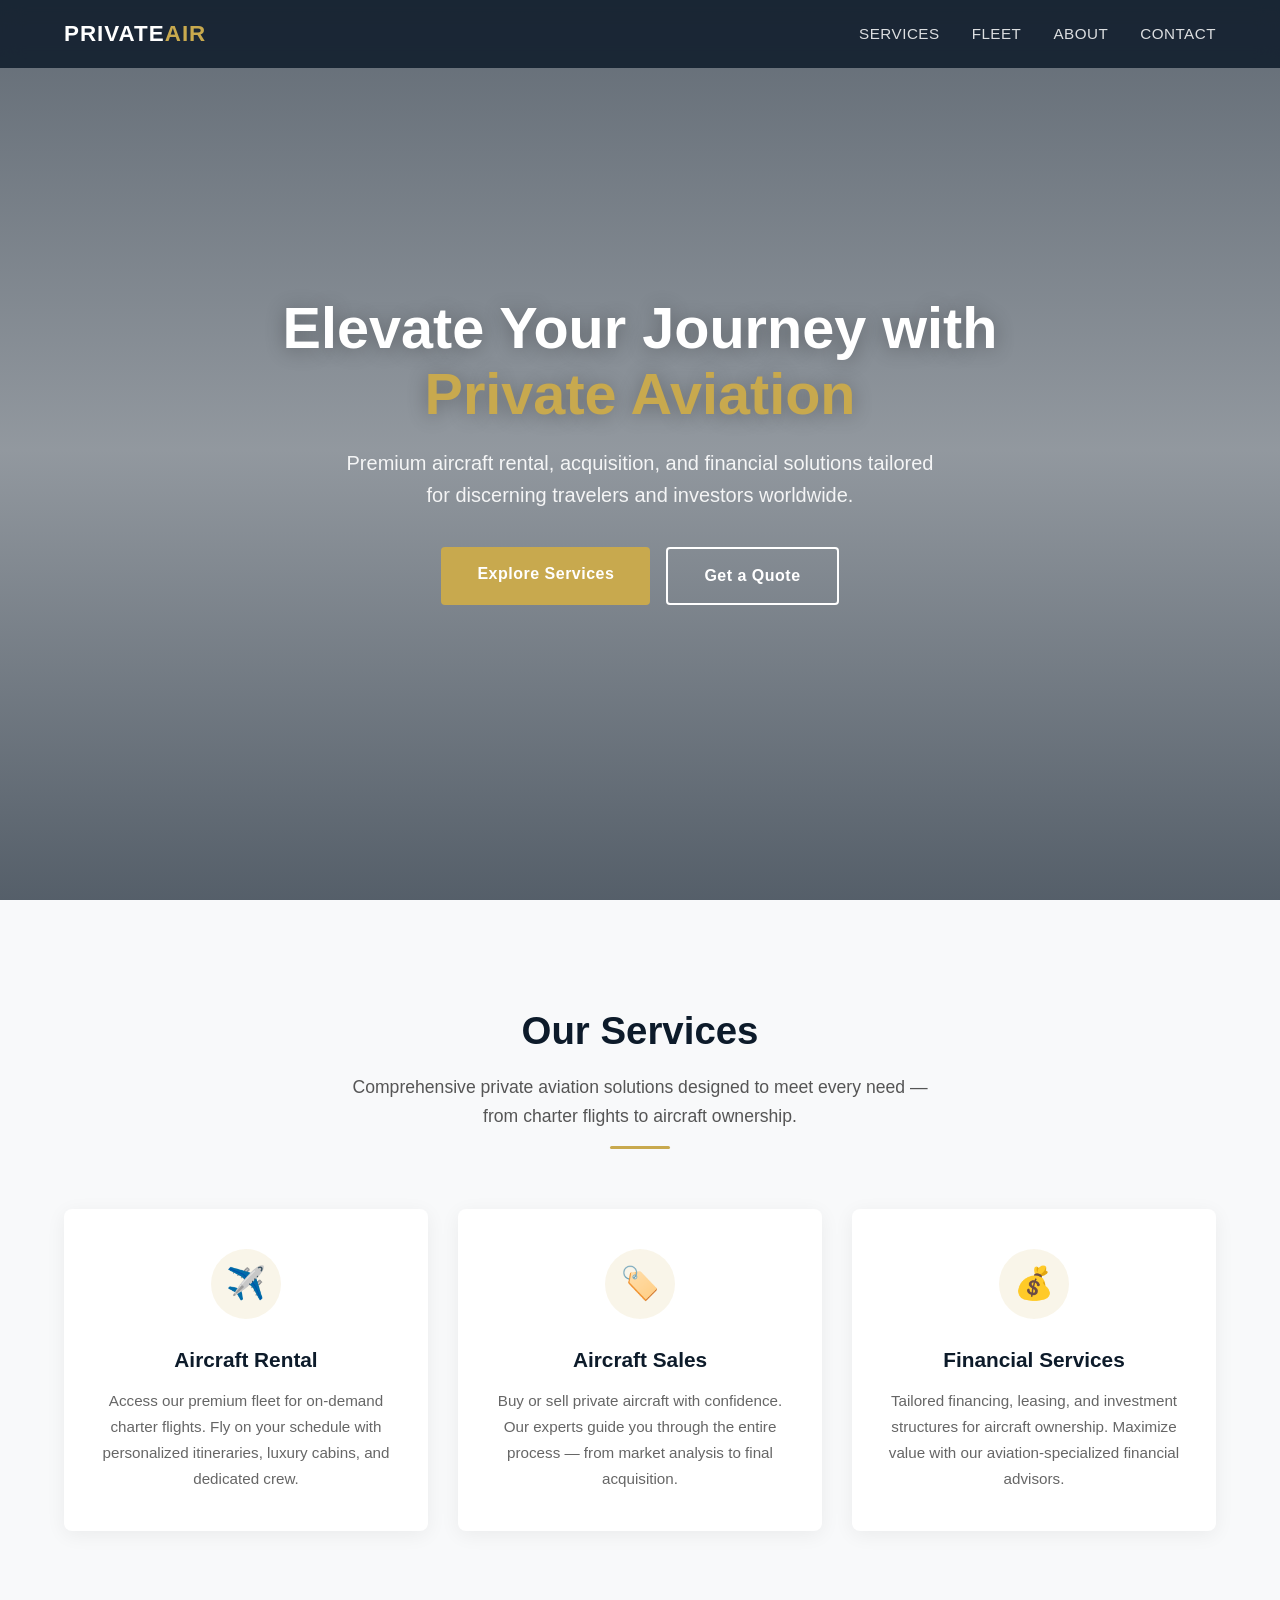
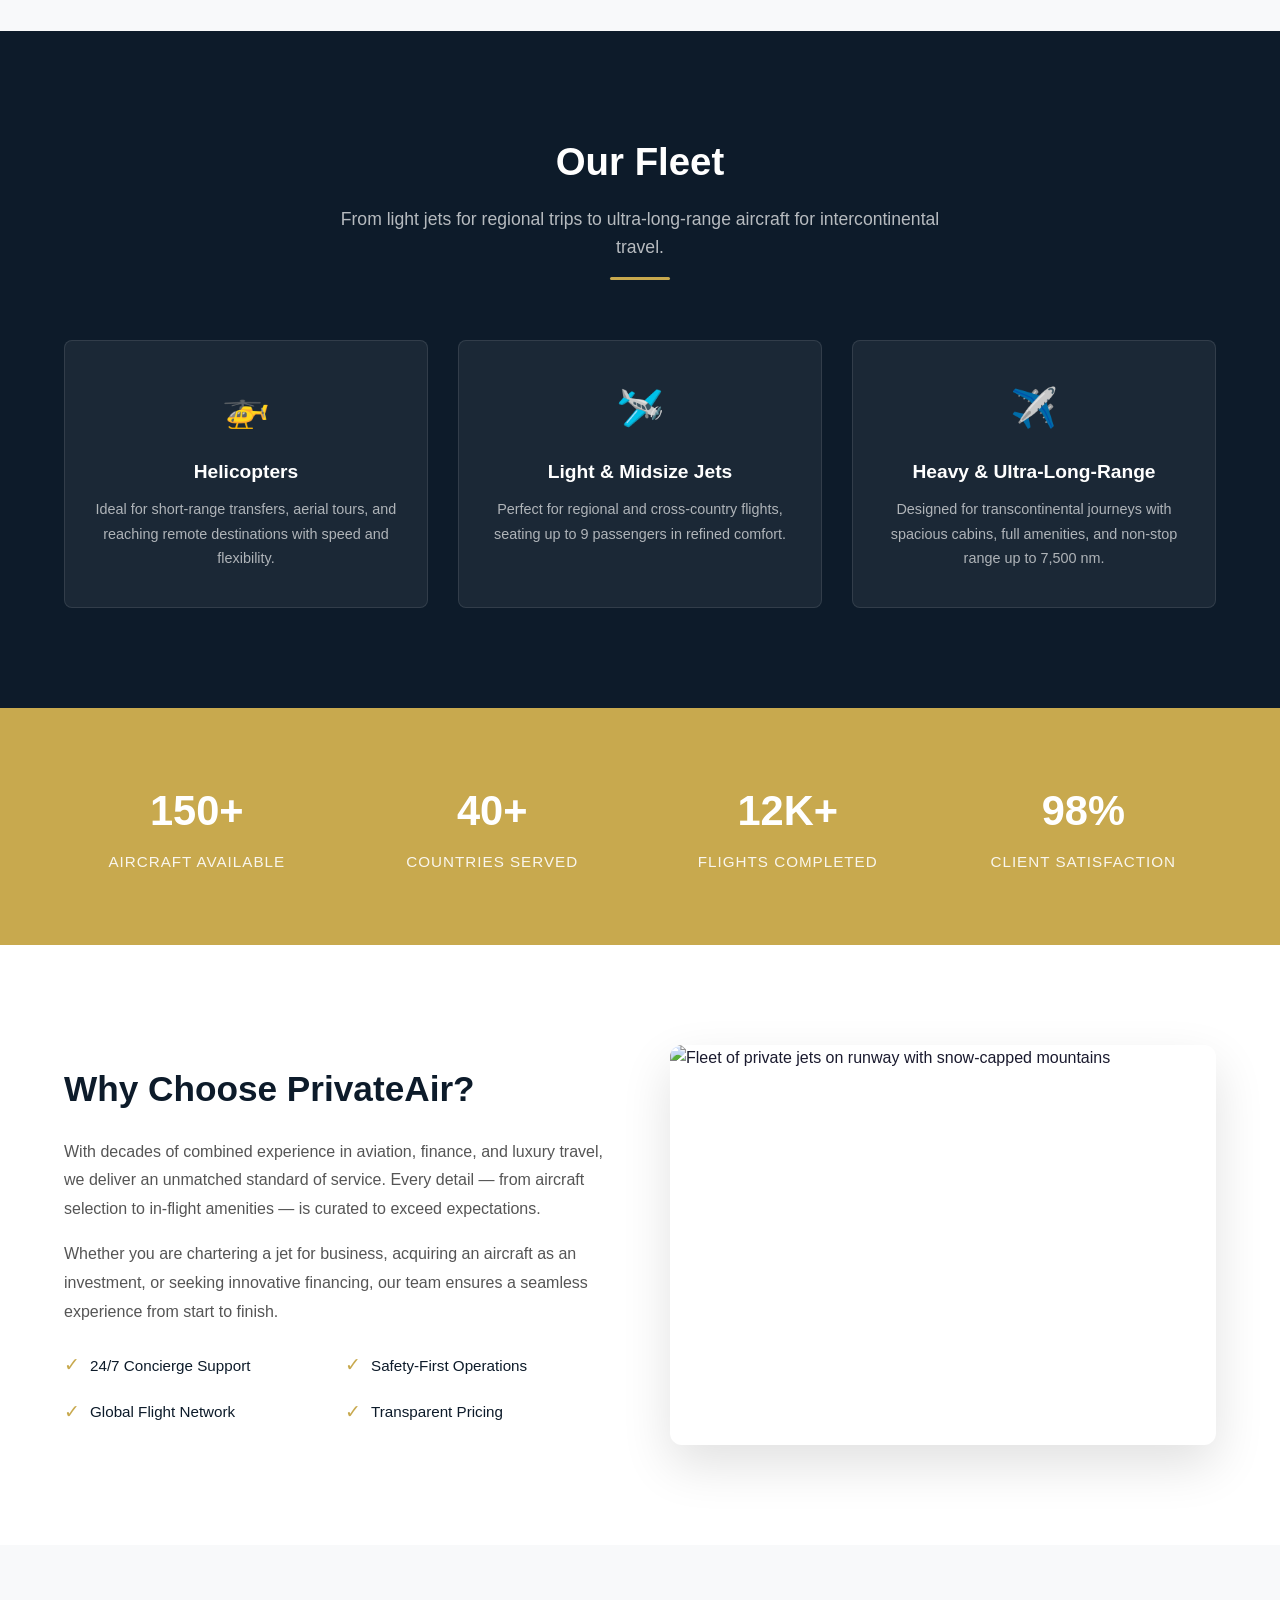
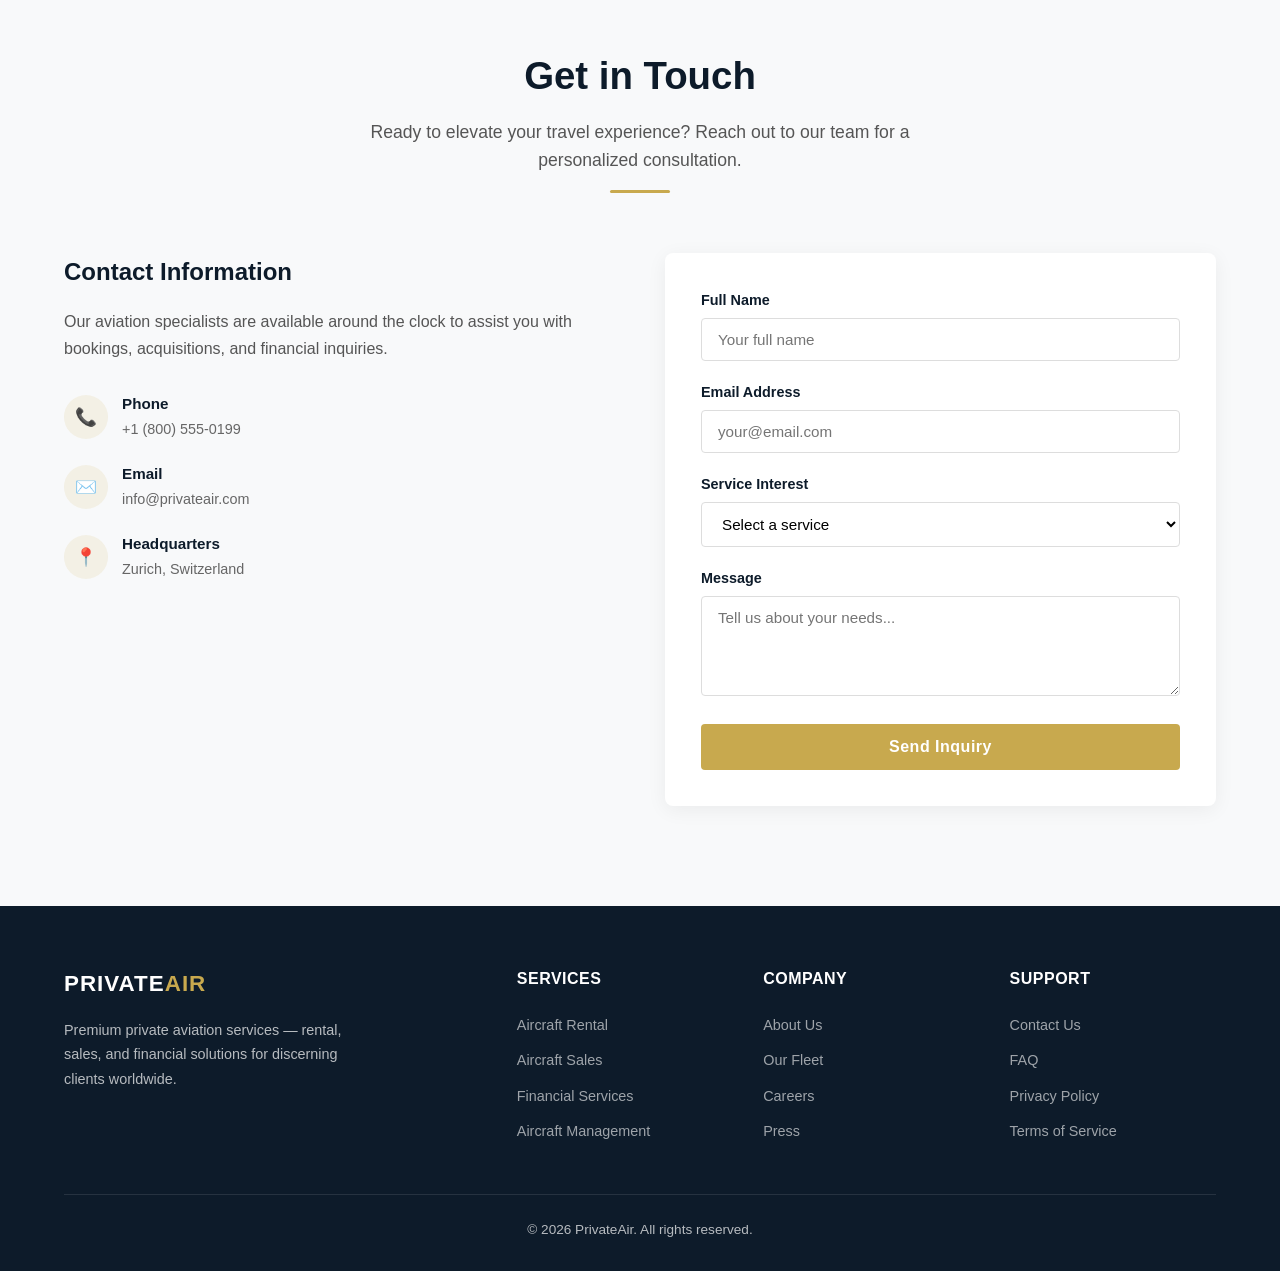
==== index.html @ e6151051 "Add landing page with hero, services, fleet, stats, about, and contact sections Agent-Logs-Url: http" ====
<!DOCTYPE html>
<html lang="en">
<head>
  <meta charset="UTF-8">
  <meta name="viewport" content="width=device-width, initial-scale=1.0">
  <title>Private Aircraft Services — Rental, Sale &amp; Financial Services</title>
  <meta name="description" content="Premium private aircraft rental, sales, and financial services. Experience luxury aviation with our world-class fleet of private jets and helicopters.">
  <link rel="stylesheet" href="styles.css">
</head>
<body>

  <!-- ===== Header ===== -->
  <header>
    <div class="container">
      <a href="#" class="logo">PRIVATE<span>AIR</span></a>
      <nav>
        <ul id="nav-menu">
          <li><a href="#services">Services</a></li>
          <li><a href="#fleet">Fleet</a></li>
          <li><a href="#about">About</a></li>
          <li><a href="#contact">Contact</a></li>
        </ul>
      </nav>
      <button class="nav-toggle" id="nav-toggle" aria-label="Toggle navigation">
        <span></span>
        <span></span>
        <span></span>
      </button>
    </div>
  </header>

  <!-- ===== Hero ===== -->
  <section class="hero" id="hero">
    <div class="hero-bg" role="img" aria-label="Private jets and helicopter on runway with mountain backdrop"></div>
    <div class="hero-overlay"></div>
    <div class="hero-content">
      <h1>Elevate Your Journey with <span class="gold">Private Aviation</span></h1>
      <p>Premium aircraft rental, acquisition, and financial solutions tailored for discerning travelers and investors worldwide.</p>
      <div class="hero-buttons">
        <a href="#services" class="btn btn-primary">Explore Services</a>
        <a href="#contact" class="btn btn-outline">Get a Quote</a>
      </div>
    </div>
  </section>

  <!-- ===== Services ===== -->
  <section class="services" id="services">
    <div class="container">
      <div class="section-heading">
        <h2>Our Services</h2>
        <p>Comprehensive private aviation solutions designed to meet every need — from charter flights to aircraft ownership.</p>
        <div class="accent-line"></div>
      </div>
      <div class="services-grid">
        <div class="service-card">
          <div class="service-icon">✈️</div>
          <h3>Aircraft Rental</h3>
          <p>Access our premium fleet for on-demand charter flights. Fly on your schedule with personalized itineraries, luxury cabins, and dedicated crew.</p>
        </div>
        <div class="service-card">
          <div class="service-icon">🏷️</div>
          <h3>Aircraft Sales</h3>
          <p>Buy or sell private aircraft with confidence. Our experts guide you through the entire process — from market analysis to final acquisition.</p>
        </div>
        <div class="service-card">
          <div class="service-icon">💰</div>
          <h3>Financial Services</h3>
          <p>Tailored financing, leasing, and investment structures for aircraft ownership. Maximize value with our aviation-specialized financial advisors.</p>
        </div>
      </div>
    </div>
  </section>

  <!-- ===== Fleet ===== -->
  <section class="fleet" id="fleet">
    <div class="container">
      <div class="section-heading">
        <h2>Our Fleet</h2>
        <p>From light jets for regional trips to ultra-long-range aircraft for intercontinental travel.</p>
        <div class="accent-line"></div>
      </div>
      <div class="fleet-grid">
        <div class="fleet-card">
          <div class="fleet-icon">🚁</div>
          <h3>Helicopters</h3>
          <p>Ideal for short-range transfers, aerial tours, and reaching remote destinations with speed and flexibility.</p>
        </div>
        <div class="fleet-card">
          <div class="fleet-icon">🛩️</div>
          <h3>Light &amp; Midsize Jets</h3>
          <p>Perfect for regional and cross-country flights, seating up to 9 passengers in refined comfort.</p>
        </div>
        <div class="fleet-card">
          <div class="fleet-icon">✈️</div>
          <h3>Heavy &amp; Ultra-Long-Range</h3>
          <p>Designed for transcontinental journeys with spacious cabins, full amenities, and non-stop range up to 7,500 nm.</p>
        </div>
      </div>
    </div>
  </section>

  <!-- ===== Stats ===== -->
  <section class="stats">
    <div class="container">
      <div class="stats-grid">
        <div class="stat-item">
          <h3>150+</h3>
          <p>Aircraft Available</p>
        </div>
        <div class="stat-item">
          <h3>40+</h3>
          <p>Countries Served</p>
        </div>
        <div class="stat-item">
          <h3>12K+</h3>
          <p>Flights Completed</p>
        </div>
        <div class="stat-item">
          <h3>98%</h3>
          <p>Client Satisfaction</p>
        </div>
      </div>
    </div>
  </section>

  <!-- ===== About ===== -->
  <section class="about" id="about">
    <div class="container">
      <div class="about-grid">
        <div class="about-text">
          <h2>Why Choose PrivateAir?</h2>
          <p>With decades of combined experience in aviation, finance, and luxury travel, we deliver an unmatched standard of service. Every detail — from aircraft selection to in-flight amenities — is curated to exceed expectations.</p>
          <p>Whether you are chartering a jet for business, acquiring an aircraft as an investment, or seeking innovative financing, our team ensures a seamless experience from start to finish.</p>
          <div class="about-features">
            <div class="about-feature">
              <span class="check">✓</span> 24/7 Concierge Support
            </div>
            <div class="about-feature">
              <span class="check">✓</span> Safety-First Operations
            </div>
            <div class="about-feature">
              <span class="check">✓</span> Global Flight Network
            </div>
            <div class="about-feature">
              <span class="check">✓</span> Transparent Pricing
            </div>
          </div>
        </div>
        <div class="about-image">
          <img src="https://github.com/user-attachments/assets/d490e501-2b41-4279-857d-df7ed0c57e3a" alt="Fleet of private jets on runway with snow-capped mountains" loading="lazy">
        </div>
      </div>
    </div>
  </section>

  <!-- ===== Contact ===== -->
  <section class="contact" id="contact">
    <div class="container">
      <div class="section-heading">
        <h2>Get in Touch</h2>
        <p>Ready to elevate your travel experience? Reach out to our team for a personalized consultation.</p>
        <div class="accent-line"></div>
      </div>
      <div class="contact-wrapper">
        <div class="contact-info">
          <h3>Contact Information</h3>
          <p>Our aviation specialists are available around the clock to assist you with bookings, acquisitions, and financial inquiries.</p>
          <div class="contact-detail">
            <div class="icon">📞</div>
            <div>
              <strong>Phone</strong>
              <span>+1 (800) 555-0199</span>
            </div>
          </div>
          <div class="contact-detail">
            <div class="icon">✉️</div>
            <div>
              <strong>Email</strong>
              <span>info@privateair.com</span>
            </div>
          </div>
          <div class="contact-detail">
            <div class="icon">📍</div>
            <div>
              <strong>Headquarters</strong>
              <span>Zurich, Switzerland</span>
            </div>
          </div>
        </div>
        <form class="contact-form" action="#" method="post">
          <div class="form-group">
            <label for="name">Full Name</label>
            <input type="text" id="name" name="name" placeholder="Your full name" required>
          </div>
          <div class="form-group">
            <label for="email">Email Address</label>
            <input type="email" id="email" name="email" placeholder="your@email.com" required>
          </div>
          <div class="form-group">
            <label for="service">Service Interest</label>
            <select id="service" name="service">
              <option value="">Select a service</option>
              <option value="rental">Aircraft Rental</option>
              <option value="sales">Aircraft Sales</option>
              <option value="finance">Financial Services</option>
              <option value="other">Other</option>
            </select>
          </div>
          <div class="form-group">
            <label for="message">Message</label>
            <textarea id="message" name="message" placeholder="Tell us about your needs..."></textarea>
          </div>
          <button type="submit" class="btn btn-primary">Send Inquiry</button>
        </form>
      </div>
    </div>
  </section>

  <!-- ===== Footer ===== -->
  <footer>
    <div class="container">
      <div class="footer-grid">
        <div class="footer-brand">
          <a href="#" class="logo">PRIVATE<span>AIR</span></a>
          <p>Premium private aviation services — rental, sales, and financial solutions for discerning clients worldwide.</p>
        </div>
        <div class="footer-col">
          <h4>Services</h4>
          <ul>
            <li><a href="#services">Aircraft Rental</a></li>
            <li><a href="#services">Aircraft Sales</a></li>
            <li><a href="#services">Financial Services</a></li>
            <li><a href="#services">Aircraft Management</a></li>
          </ul>
        </div>
        <div class="footer-col">
          <h4>Company</h4>
          <ul>
            <li><a href="#about">About Us</a></li>
            <li><a href="#fleet">Our Fleet</a></li>
            <li><a href="#">Careers</a></li>
            <li><a href="#">Press</a></li>
          </ul>
        </div>
        <div class="footer-col">
          <h4>Support</h4>
          <ul>
            <li><a href="#contact">Contact Us</a></li>
            <li><a href="#">FAQ</a></li>
            <li><a href="#">Privacy Policy</a></li>
            <li><a href="#">Terms of Service</a></li>
          </ul>
        </div>
      </div>
      <div class="footer-bottom">
        <p>&copy; 2026 PrivateAir. All rights reserved.</p>
      </div>
    </div>
  </footer>

  <script>
    // Mobile nav toggle
    document.getElementById('nav-toggle').addEventListener('click', function () {
      document.getElementById('nav-menu').classList.toggle('active');
    });

    // Close mobile nav on link click
    document.querySelectorAll('#nav-menu a').forEach(function (link) {
      link.addEventListener('click', function () {
        document.getElementById('nav-menu').classList.remove('active');
      });
    });
  </script>

</body>
</html>
---- styles.css ----
/* ===== Reset & Base ===== */
*,
*::before,
*::after {
  margin: 0;
  padding: 0;
  box-sizing: border-box;
}

html {
  scroll-behavior: smooth;
  font-size: 16px;
}

body {
  font-family: 'Segoe UI', Roboto, 'Helvetica Neue', Arial, sans-serif;
  color: #1a1a2e;
  line-height: 1.6;
  background: #fff;
}

a {
  text-decoration: none;
  color: inherit;
}

ul {
  list-style: none;
}

img {
  max-width: 100%;
  display: block;
}

/* ===== Utility ===== */
.container {
  width: 90%;
  max-width: 1200px;
  margin: 0 auto;
}

.btn {
  display: inline-block;
  padding: 14px 36px;
  border-radius: 4px;
  font-size: 1rem;
  font-weight: 600;
  letter-spacing: 0.5px;
  cursor: pointer;
  transition: background 0.3s, transform 0.2s;
  border: none;
}

.btn:hover {
  transform: translateY(-2px);
}

.btn-primary {
  background: #c8a94e;
  color: #fff;
}

.btn-primary:hover {
  background: #b89530;
}

.btn-outline {
  background: transparent;
  color: #fff;
  border: 2px solid #fff;
}

.btn-outline:hover {
  background: rgba(255, 255, 255, 0.15);
}

.section-heading {
  text-align: center;
  margin-bottom: 60px;
}

.section-heading h2 {
  font-size: 2.4rem;
  font-weight: 700;
  color: #0d1b2a;
  margin-bottom: 12px;
}

.section-heading p {
  font-size: 1.1rem;
  color: #555;
  max-width: 600px;
  margin: 0 auto;
}

.section-heading .accent-line {
  width: 60px;
  height: 3px;
  background: #c8a94e;
  margin: 16px auto 0;
  border-radius: 2px;
}

/* ===== Header / Navbar ===== */
header {
  position: fixed;
  top: 0;
  left: 0;
  width: 100%;
  z-index: 1000;
  background: rgba(13, 27, 42, 0.85);
  backdrop-filter: blur(10px);
  -webkit-backdrop-filter: blur(10px);
  transition: background 0.3s;
}

header .container {
  display: flex;
  align-items: center;
  justify-content: space-between;
  padding: 16px 0;
}

.logo {
  font-size: 1.4rem;
  font-weight: 700;
  color: #fff;
  letter-spacing: 1px;
}

.logo span {
  color: #c8a94e;
}

nav ul {
  display: flex;
  gap: 32px;
}

nav ul li a {
  color: rgba(255, 255, 255, 0.85);
  font-size: 0.95rem;
  font-weight: 500;
  transition: color 0.3s;
  text-transform: uppercase;
  letter-spacing: 0.5px;
}

nav ul li a:hover {
  color: #c8a94e;
}

.nav-toggle {
  display: none;
  flex-direction: column;
  gap: 5px;
  cursor: pointer;
  background: none;
  border: none;
  padding: 4px;
}

.nav-toggle span {
  display: block;
  width: 26px;
  height: 2px;
  background: #fff;
  border-radius: 2px;
  transition: transform 0.3s;
}

/* ===== Hero ===== */
.hero {
  position: relative;
  min-height: 100vh;
  display: flex;
  align-items: center;
  justify-content: center;
  text-align: center;
  color: #fff;
  overflow: hidden;
}

.hero-bg {
  position: absolute;
  inset: 0;
  background: url('https://github.com/user-attachments/assets/d490e501-2b41-4279-857d-df7ed0c57e3a') center center / cover no-repeat;
  z-index: -2;
}

.hero-overlay {
  position: absolute;
  inset: 0;
  background: linear-gradient(180deg, rgba(13, 27, 42, 0.65) 0%, rgba(13, 27, 42, 0.45) 50%, rgba(13, 27, 42, 0.7) 100%);
  z-index: -1;
}

.hero-content {
  max-width: 800px;
  padding: 0 20px;
}

.hero-content h1 {
  font-size: 3.6rem;
  font-weight: 800;
  line-height: 1.15;
  margin-bottom: 20px;
  text-shadow: 0 2px 20px rgba(0, 0, 0, 0.3);
}

.hero-content h1 .gold {
  color: #c8a94e;
}

.hero-content p {
  font-size: 1.25rem;
  color: rgba(255, 255, 255, 0.9);
  margin-bottom: 36px;
  max-width: 600px;
  margin-left: auto;
  margin-right: auto;
}

.hero-buttons {
  display: flex;
  gap: 16px;
  justify-content: center;
  flex-wrap: wrap;
}

/* ===== Services ===== */
.services {
  padding: 100px 0;
  background: #f8f9fa;
}

.services-grid {
  display: grid;
  grid-template-columns: repeat(3, 1fr);
  gap: 30px;
}

.service-card {
  background: #fff;
  border-radius: 8px;
  padding: 40px 30px;
  text-align: center;
  box-shadow: 0 4px 20px rgba(0, 0, 0, 0.06);
  transition: transform 0.3s, box-shadow 0.3s;
}

.service-card:hover {
  transform: translateY(-6px);
  box-shadow: 0 12px 36px rgba(0, 0, 0, 0.1);
}

.service-icon {
  width: 70px;
  height: 70px;
  margin: 0 auto 24px;
  background: rgba(200, 169, 78, 0.12);
  border-radius: 50%;
  display: flex;
  align-items: center;
  justify-content: center;
  font-size: 2rem;
}

.service-card h3 {
  font-size: 1.3rem;
  font-weight: 700;
  margin-bottom: 12px;
  color: #0d1b2a;
}

.service-card p {
  font-size: 0.95rem;
  color: #666;
  line-height: 1.7;
}

/* ===== Fleet ===== */
.fleet {
  padding: 100px 0;
  background: #0d1b2a;
  color: #fff;
}

.fleet .section-heading h2 {
  color: #fff;
}

.fleet .section-heading p {
  color: rgba(255, 255, 255, 0.7);
}

.fleet-grid {
  display: grid;
  grid-template-columns: repeat(3, 1fr);
  gap: 30px;
}

.fleet-card {
  background: rgba(255, 255, 255, 0.06);
  border: 1px solid rgba(255, 255, 255, 0.1);
  border-radius: 8px;
  padding: 36px 28px;
  text-align: center;
  transition: background 0.3s;
}

.fleet-card:hover {
  background: rgba(255, 255, 255, 0.1);
}

.fleet-card .fleet-icon {
  font-size: 2.4rem;
  margin-bottom: 18px;
}

.fleet-card h3 {
  font-size: 1.2rem;
  font-weight: 600;
  margin-bottom: 10px;
}

.fleet-card p {
  font-size: 0.9rem;
  color: rgba(255, 255, 255, 0.65);
  line-height: 1.7;
}

/* ===== Stats ===== */
.stats {
  padding: 70px 0;
  background: #c8a94e;
  color: #fff;
}

.stats-grid {
  display: grid;
  grid-template-columns: repeat(4, 1fr);
  gap: 30px;
  text-align: center;
}

.stat-item h3 {
  font-size: 2.6rem;
  font-weight: 800;
  margin-bottom: 6px;
}

.stat-item p {
  font-size: 0.95rem;
  text-transform: uppercase;
  letter-spacing: 1px;
  opacity: 0.9;
}

/* ===== About ===== */
.about {
  padding: 100px 0;
}

.about-grid {
  display: grid;
  grid-template-columns: 1fr 1fr;
  gap: 60px;
  align-items: center;
}

.about-text h2 {
  font-size: 2.2rem;
  font-weight: 700;
  color: #0d1b2a;
  margin-bottom: 20px;
}

.about-text p {
  font-size: 1rem;
  color: #555;
  margin-bottom: 16px;
  line-height: 1.8;
}

.about-features {
  display: grid;
  grid-template-columns: 1fr 1fr;
  gap: 16px;
  margin-top: 24px;
}

.about-feature {
  display: flex;
  align-items: center;
  gap: 10px;
  font-size: 0.95rem;
  font-weight: 500;
  color: #0d1b2a;
}

.about-feature .check {
  color: #c8a94e;
  font-size: 1.2rem;
}

.about-image {
  border-radius: 12px;
  overflow: hidden;
  box-shadow: 0 20px 50px rgba(0, 0, 0, 0.12);
}

.about-image img {
  width: 100%;
  height: 400px;
  object-fit: cover;
}

/* ===== Contact ===== */
.contact {
  padding: 100px 0;
  background: #f8f9fa;
}

.contact-wrapper {
  display: grid;
  grid-template-columns: 1fr 1fr;
  gap: 50px;
}

.contact-info h3 {
  font-size: 1.5rem;
  font-weight: 700;
  color: #0d1b2a;
  margin-bottom: 16px;
}

.contact-info p {
  color: #555;
  margin-bottom: 30px;
  line-height: 1.7;
}

.contact-detail {
  display: flex;
  align-items: center;
  gap: 14px;
  margin-bottom: 20px;
}

.contact-detail .icon {
  width: 44px;
  height: 44px;
  background: rgba(200, 169, 78, 0.12);
  border-radius: 50%;
  display: flex;
  align-items: center;
  justify-content: center;
  font-size: 1.1rem;
  flex-shrink: 0;
}

.contact-detail div strong {
  display: block;
  font-size: 0.95rem;
  color: #0d1b2a;
}

.contact-detail div span {
  font-size: 0.9rem;
  color: #666;
}

.contact-form {
  background: #fff;
  padding: 36px;
  border-radius: 8px;
  box-shadow: 0 4px 20px rgba(0, 0, 0, 0.06);
}

.form-group {
  margin-bottom: 20px;
}

.form-group label {
  display: block;
  font-size: 0.9rem;
  font-weight: 600;
  color: #0d1b2a;
  margin-bottom: 6px;
}

.form-group input,
.form-group select,
.form-group textarea {
  width: 100%;
  padding: 12px 16px;
  border: 1px solid #ddd;
  border-radius: 4px;
  font-size: 0.95rem;
  font-family: inherit;
  transition: border-color 0.3s;
  background: #fff;
}

.form-group input:focus,
.form-group select:focus,
.form-group textarea:focus {
  outline: none;
  border-color: #c8a94e;
}

.form-group textarea {
  resize: vertical;
  min-height: 100px;
}

.contact-form .btn {
  width: 100%;
  text-align: center;
}

/* ===== Footer ===== */
footer {
  background: #0d1b2a;
  color: rgba(255, 255, 255, 0.7);
  padding: 60px 0 30px;
}

.footer-grid {
  display: grid;
  grid-template-columns: 2fr 1fr 1fr 1fr;
  gap: 40px;
  margin-bottom: 40px;
}

.footer-brand .logo {
  margin-bottom: 16px;
  display: inline-block;
}

.footer-brand p {
  font-size: 0.9rem;
  line-height: 1.7;
  max-width: 300px;
}

.footer-col h4 {
  color: #fff;
  font-size: 1rem;
  font-weight: 600;
  margin-bottom: 20px;
  text-transform: uppercase;
  letter-spacing: 0.5px;
}

.footer-col ul li {
  margin-bottom: 10px;
}

.footer-col ul li a {
  font-size: 0.9rem;
  color: rgba(255, 255, 255, 0.6);
  transition: color 0.3s;
}

.footer-col ul li a:hover {
  color: #c8a94e;
}

.footer-bottom {
  border-top: 1px solid rgba(255, 255, 255, 0.1);
  padding-top: 24px;
  text-align: center;
  font-size: 0.85rem;
}

/* ===== Responsive ===== */
@media (max-width: 992px) {
  .services-grid,
  .fleet-grid {
    grid-template-columns: repeat(2, 1fr);
  }

  .stats-grid {
    grid-template-columns: repeat(2, 1fr);
    gap: 40px;
  }

  .about-grid {
    grid-template-columns: 1fr;
  }

  .about-image {
    order: -1;
  }

  .footer-grid {
    grid-template-columns: 1fr 1fr;
  }
}

@media (max-width: 768px) {
  .hero-content h1 {
    font-size: 2.4rem;
  }

  .hero-content p {
    font-size: 1.05rem;
  }

  nav ul {
    display: none;
    position: absolute;
    top: 100%;
    left: 0;
    width: 100%;
    background: rgba(13, 27, 42, 0.95);
    flex-direction: column;
    padding: 20px;
    gap: 16px;
  }

  nav ul.active {
    display: flex;
  }

  .nav-toggle {
    display: flex;
  }

  .services-grid,
  .fleet-grid {
    grid-template-columns: 1fr;
  }

  .contact-wrapper {
    grid-template-columns: 1fr;
  }

  .section-heading h2 {
    font-size: 1.9rem;
  }

  .footer-grid {
    grid-template-columns: 1fr;
  }
}

@media (max-width: 480px) {
  .hero-content h1 {
    font-size: 1.9rem;
  }

  .stats-grid {
    grid-template-columns: 1fr;
  }

  .about-features {
    grid-template-columns: 1fr;
  }
}
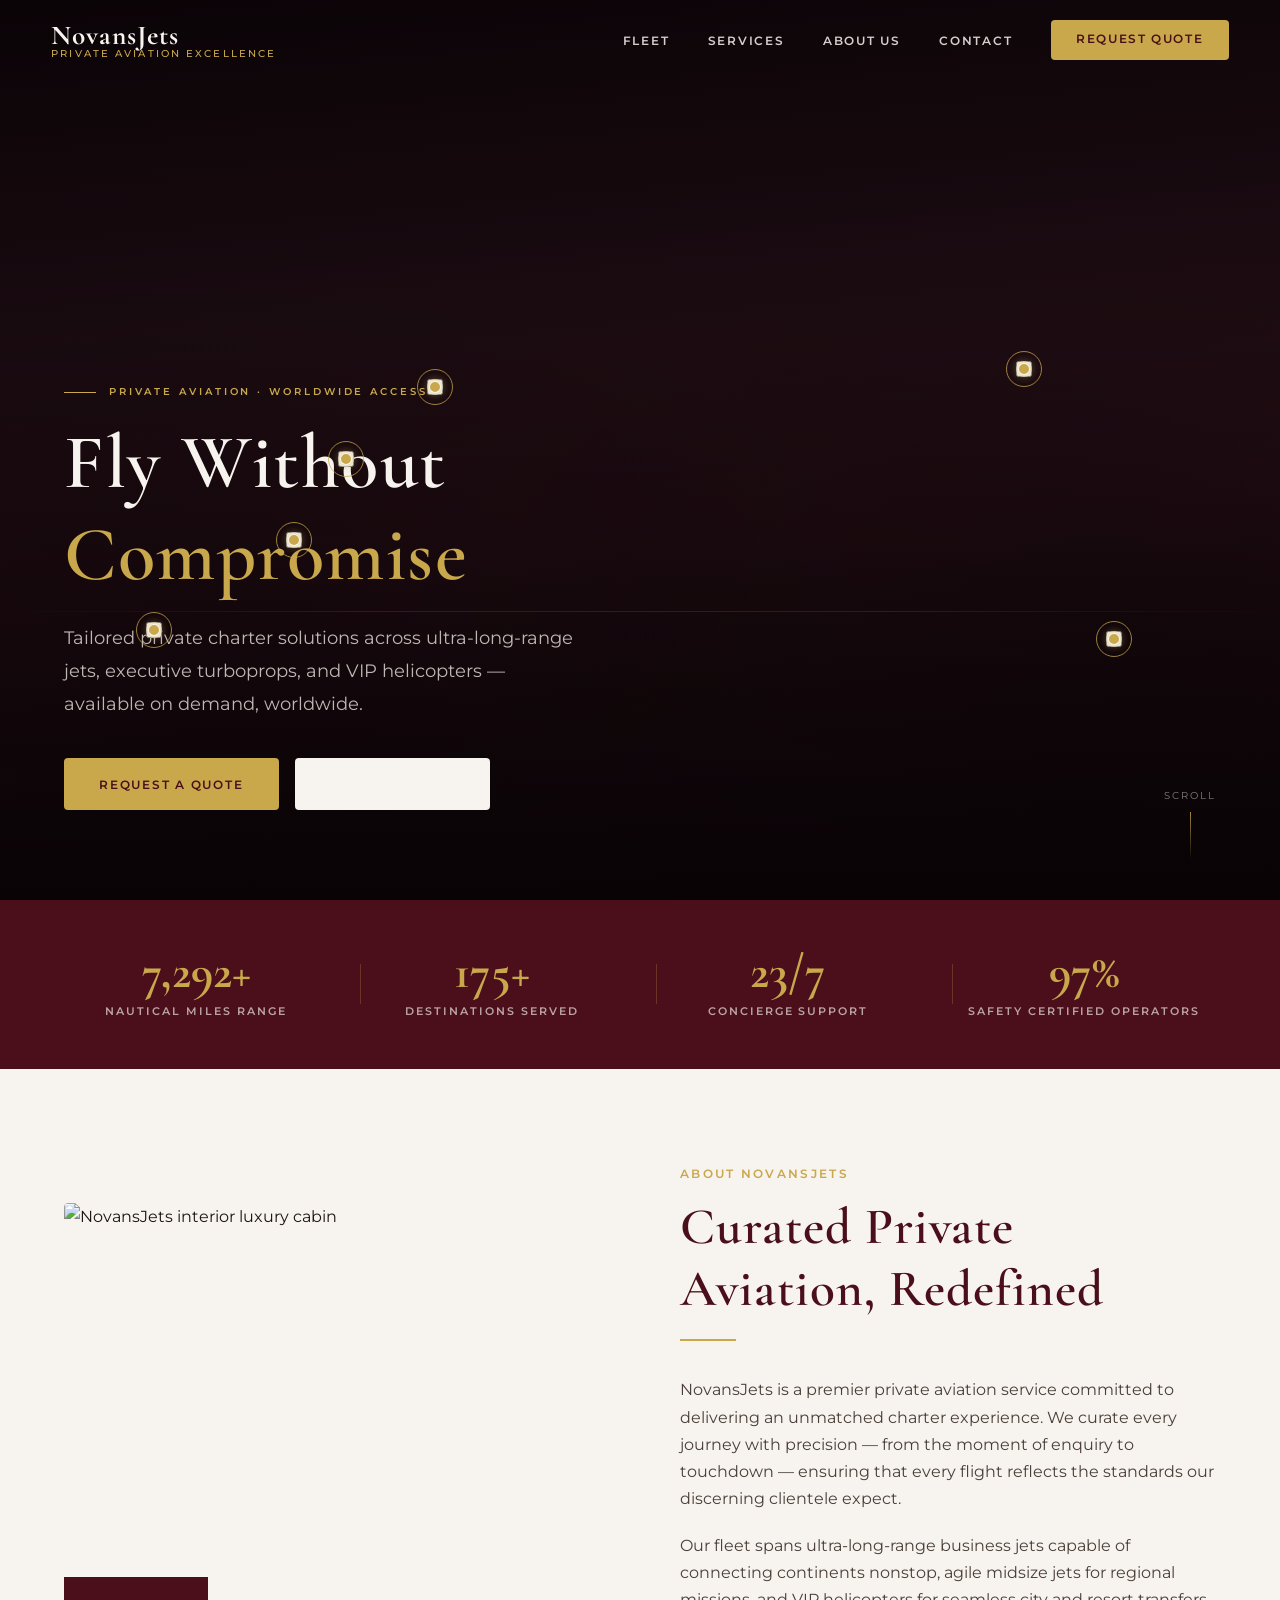
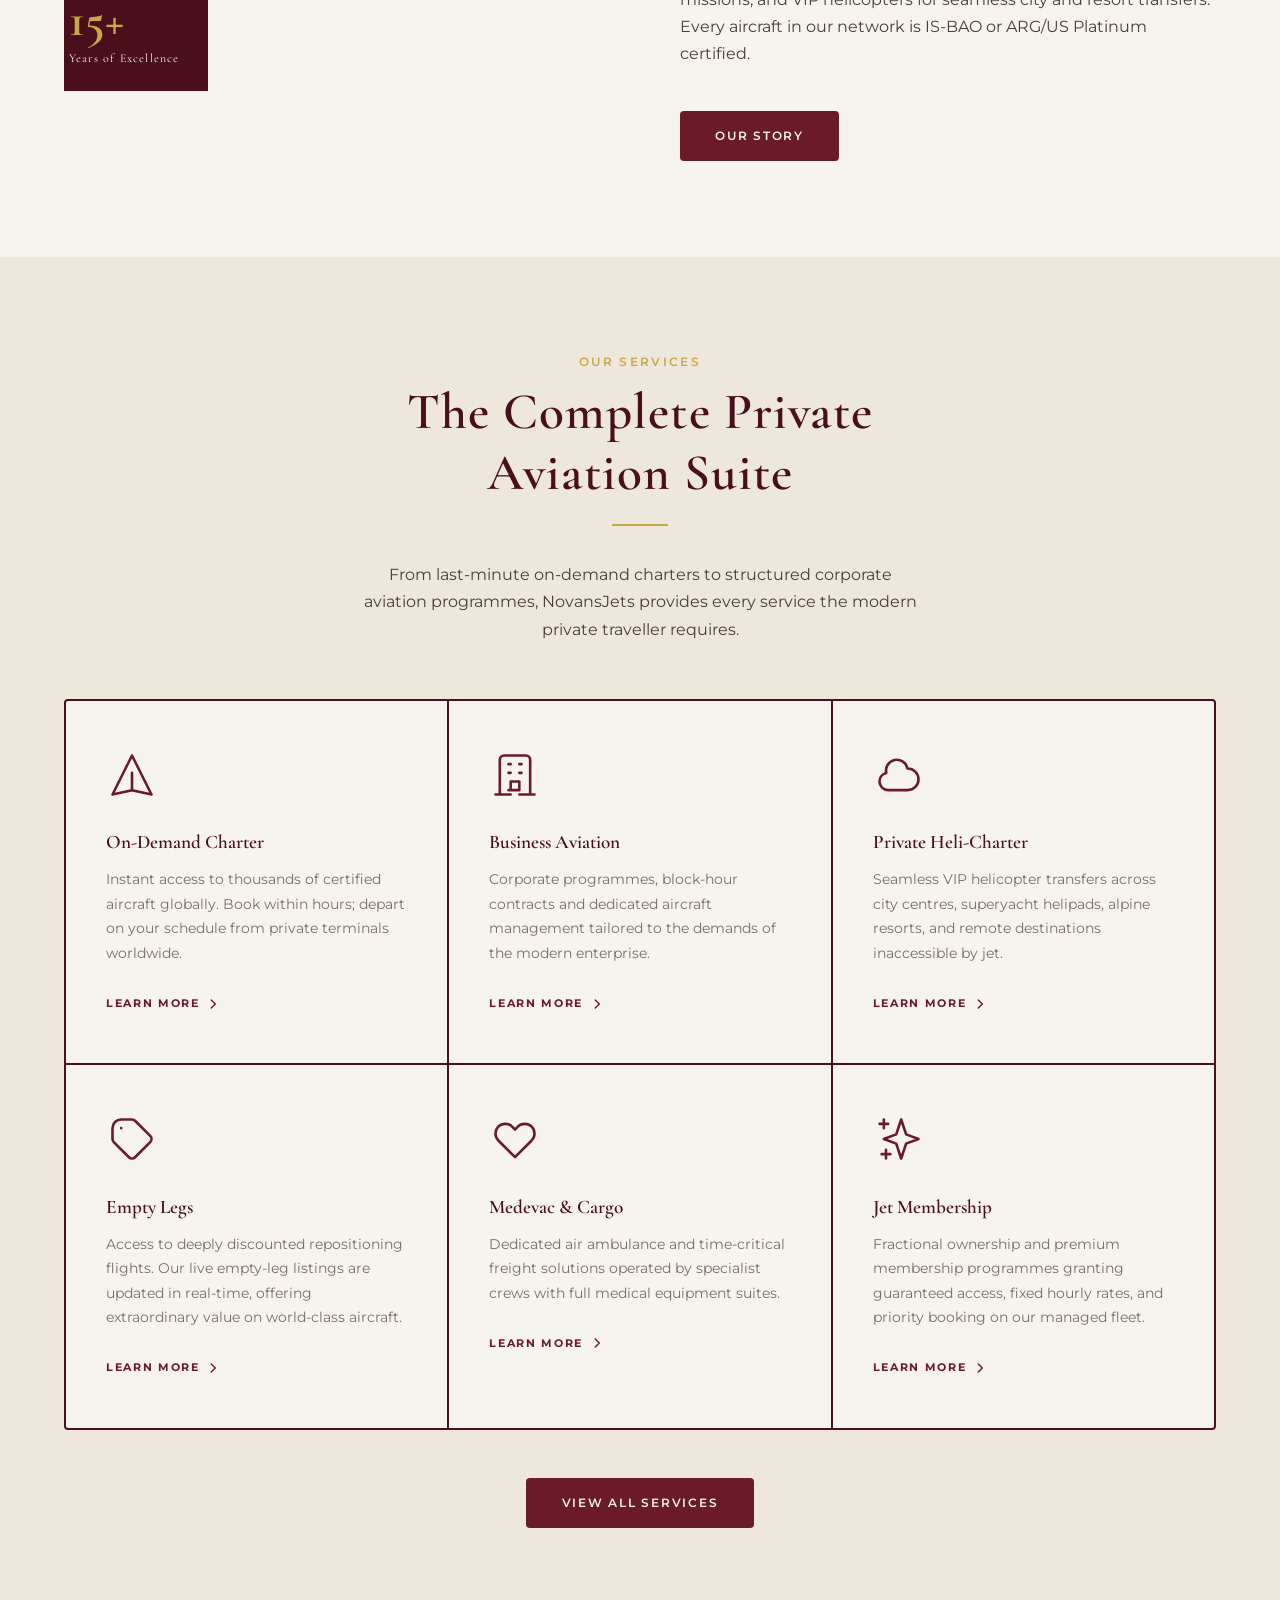
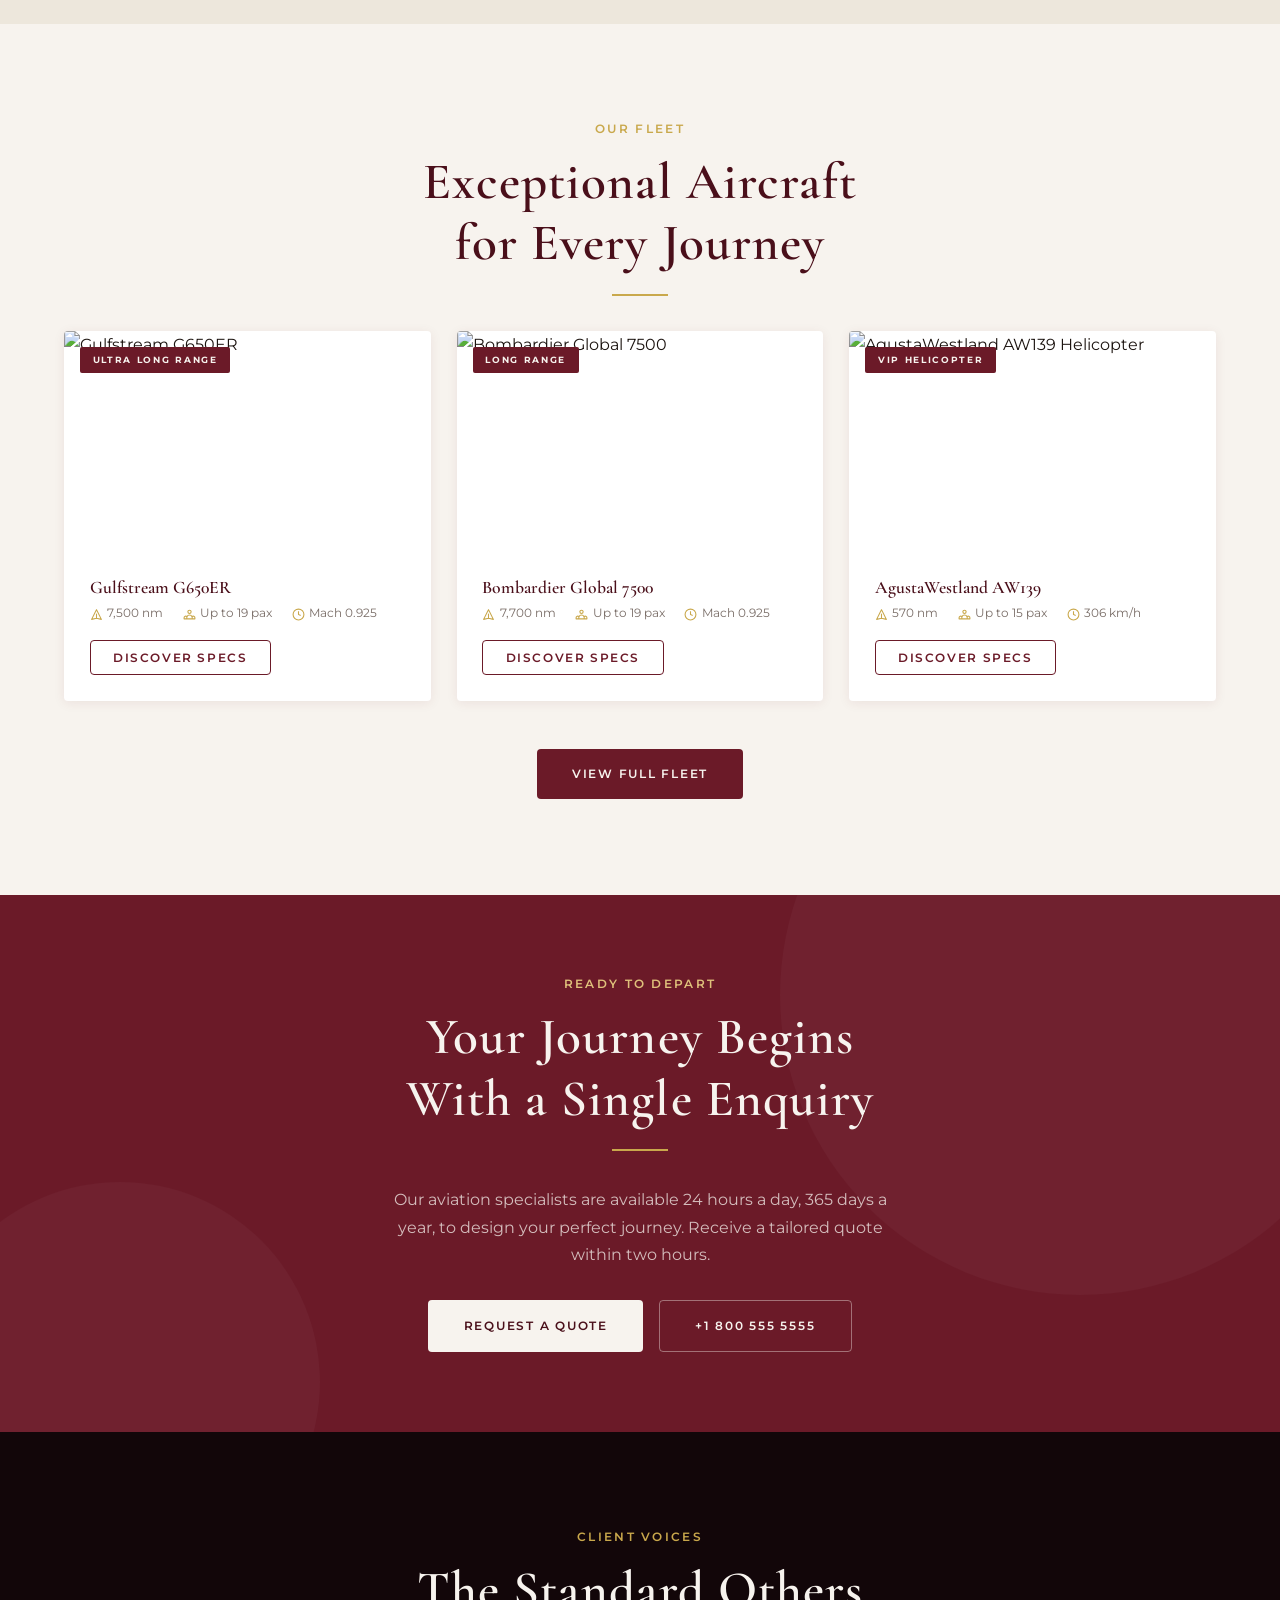
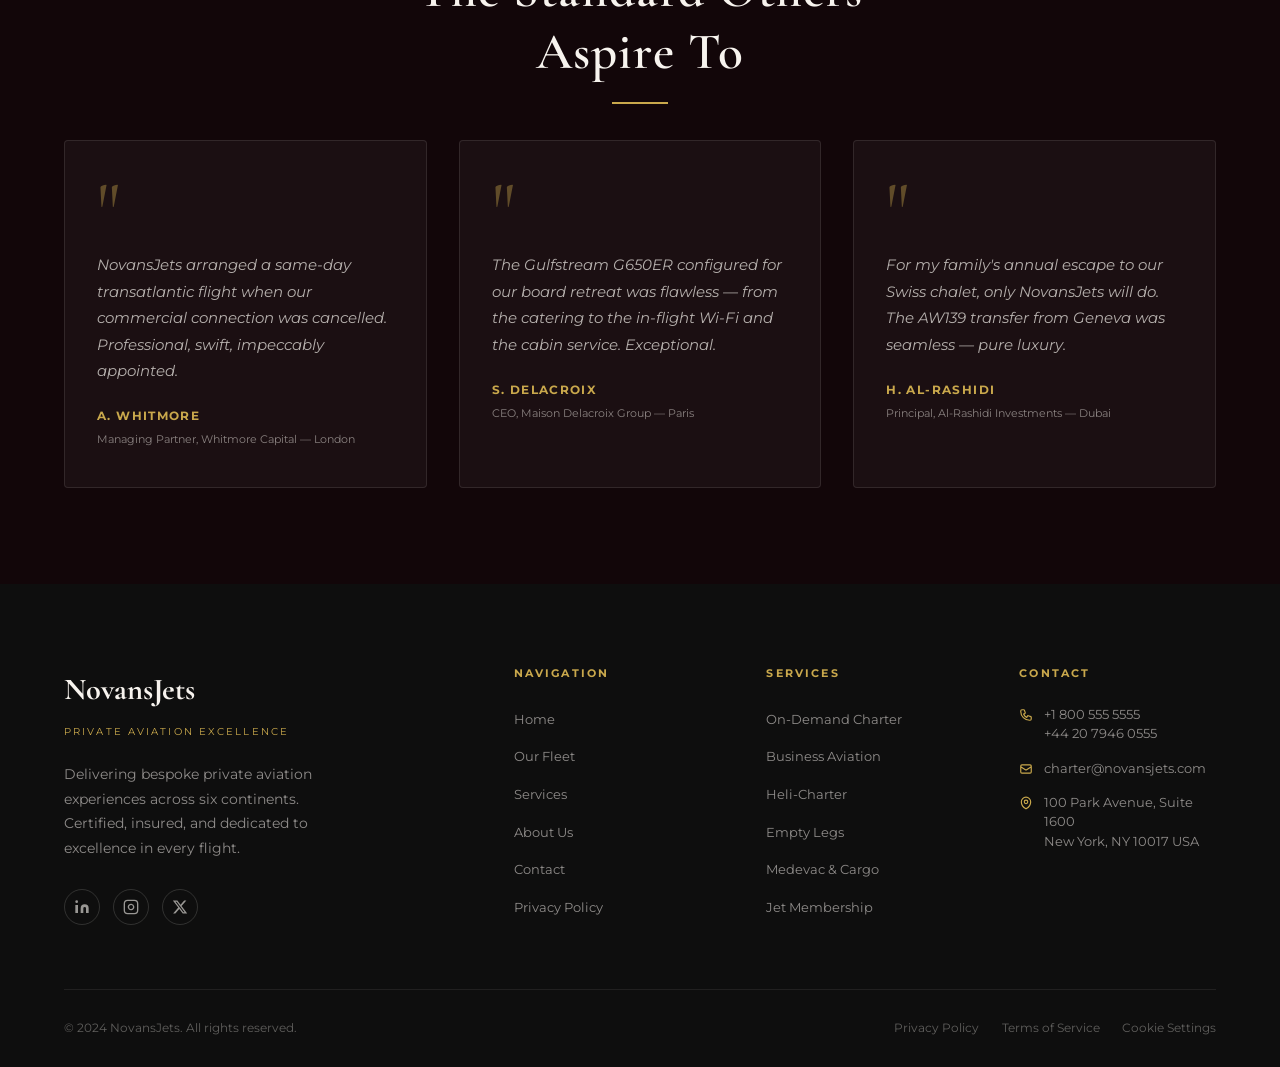
==== commit bed90544: "Build complete NovansJets private aviation website with fleet photo hero Agent-Logs-Url: https://git" ====
--- a/index.html
+++ b/index.html
@@ -1,276 +1,654 @@
 <!DOCTYPE html>
 <html lang="en">
 <head>
-  <meta charset="UTF-8">
-  <meta name="viewport" content="width=device-width, initial-scale=1.0">
-  <title>Private Aircraft Services — Rental, Sale &amp; Financial Services</title>
-  <meta name="description" content="Premium private aircraft rental, sales, and financial services. Experience luxury aviation with our world-class fleet of private jets and helicopters.">
-  <link rel="stylesheet" href="styles.css">
+  <meta charset="UTF-8" />
+  <meta name="viewport" content="width=device-width, initial-scale=1.0" />
+  <meta name="description" content="NovansJets – Private aviation excellence. Charter ultra-long-range jets, supermidsize aircraft, light jets and VIP helicopters worldwide." />
+  <title>NovansJets | Private Aviation Excellence</title>
+
+  <!-- Fonts -->
+  <link rel="preconnect" href="https://fonts.googleapis.com" />
+  <link rel="preconnect" href="https://fonts.gstatic.com" crossorigin />
+  <link href="https://fonts.googleapis.com/css2?family=Cormorant+Garamond:ital,wght@0,400;0,600;0,700;1,400&family=Montserrat:wght@400;500;600;700&display=swap" rel="stylesheet" />
+
+  <!-- Styles -->
+  <link rel="stylesheet" href="css/style.css" />
+
+  <style>
+    /* Landing-page specific overrides */
+    body { background: #0e0509; }
+
+    /* Hero real image + dark tonal fallback while loading */
+    .hero__bg {
+      background-image: url('https://github.com/user-attachments/assets/a64e0885-e24e-4bbc-b9e9-4c59533be66a');
+      background-position: center 38%;
+    }
+
+    /* Fallback gradient shown until image loads */
+    .hero__bg--fallback {
+      background-color: #1a0e12;
+      background-image:
+        url('https://github.com/user-attachments/assets/a64e0885-e24e-4bbc-b9e9-4c59533be66a'),
+        linear-gradient(175deg, #0a0306 0%, #1c0c12 35%, #2a1018 60%, #160a0e 100%);
+    }
+
+    /* Slightly lighter overlay so the bright snowy photo reads well */
+    .hero__overlay {
+      background: linear-gradient(
+        to top,
+        rgba(5, 1, 3, 0.82) 0%,
+        rgba(5, 1, 3, 0.38) 38%,
+        rgba(5, 1, 3, 0.10) 62%,
+        rgba(5, 1, 3, 0.04) 100%
+      );
+    }
+
+    /* Runway-style horizon line */
+    .hero__runway {
+      position: absolute;
+      bottom: 32%;
+      left: 0;
+      right: 0;
+      height: 1px;
+      background: linear-gradient(to right, transparent, rgba(201,168,76,0.18) 30%, rgba(201,168,76,0.18) 70%, transparent);
+    }
+
+    .intro-image img { border-radius: 4px; }
+
+    /* Services section divider */
+    .services-eyebrow { margin-bottom: 0.6rem; }
+
+    /* ── Hotspot label typography tweak for light photo bg ── */
+    .aircraft-hotspot__label {
+      font-size: 0.58rem;
+      white-space: nowrap;
+    }
+  </style>
 </head>
 <body>
 
-  <!-- ===== Header ===== -->
-  <header>
-    <div class="container">
-      <a href="#" class="logo">PRIVATE<span>AIR</span></a>
-      <nav>
-        <ul id="nav-menu">
-          <li><a href="#services">Services</a></li>
-          <li><a href="#fleet">Fleet</a></li>
-          <li><a href="#about">About</a></li>
-          <li><a href="#contact">Contact</a></li>
-        </ul>
-      </nav>
-      <button class="nav-toggle" id="nav-toggle" aria-label="Toggle navigation">
-        <span></span>
-        <span></span>
-        <span></span>
+  <!-- ══════════════════════════════════════════════
+       NAVIGATION
+  ══════════════════════════════════════════════ -->
+  <nav id="navbar" class="navbar navbar--transparent" aria-label="Main navigation">
+    <div class="navbar__inner">
+      <a href="index.html" class="navbar__logo" aria-label="NovansJets Home">
+        <span class="navbar__logo-text">NovansJets</span>
+        <span class="navbar__logo-tagline">Private Aviation Excellence</span>
+      </a>
+
+      <ul id="nav-menu" class="navbar__menu" role="list">
+        <li><a href="pages/fleet.html"    class="navbar__link" data-page="fleet.html">Fleet</a></li>
+        <li><a href="pages/services.html" class="navbar__link" data-page="services.html">Services</a></li>
+        <li><a href="pages/about.html"    class="navbar__link" data-page="about.html">About Us</a></li>
+        <li><a href="pages/contact.html"  class="navbar__link" data-page="contact.html">Contact</a></li>
+        <li>
+          <a href="pages/contact.html" class="btn btn--gold btn--sm navbar__cta">Request Quote</a>
+        </li>
+      </ul>
+
+      <button id="hamburger" class="navbar__hamburger" aria-label="Toggle menu" aria-expanded="false">
+        <span></span><span></span><span></span>
       </button>
     </div>
-  </header>
-
-  <!-- ===== Hero ===== -->
-  <section class="hero" id="hero">
-    <div class="hero-bg" role="img" aria-label="Private jets and helicopter on runway with mountain backdrop"></div>
-    <div class="hero-overlay"></div>
-    <div class="hero-content">
-      <h1>Elevate Your Journey with <span class="gold">Private Aviation</span></h1>
-      <p>Premium aircraft rental, acquisition, and financial solutions tailored for discerning travelers and investors worldwide.</p>
-      <div class="hero-buttons">
-        <a href="#services" class="btn btn-primary">Explore Services</a>
-        <a href="#contact" class="btn btn-outline">Get a Quote</a>
-      </div>
-    </div>
-  </section>
-
-  <!-- ===== Services ===== -->
-  <section class="services" id="services">
-    <div class="container">
-      <div class="section-heading">
-        <h2>Our Services</h2>
-        <p>Comprehensive private aviation solutions designed to meet every need — from charter flights to aircraft ownership.</p>
-        <div class="accent-line"></div>
-      </div>
-      <div class="services-grid">
-        <div class="service-card">
-          <div class="service-icon">✈️</div>
-          <h3>Aircraft Rental</h3>
-          <p>Access our premium fleet for on-demand charter flights. Fly on your schedule with personalized itineraries, luxury cabins, and dedicated crew.</p>
-        </div>
-        <div class="service-card">
-          <div class="service-icon">🏷️</div>
-          <h3>Aircraft Sales</h3>
-          <p>Buy or sell private aircraft with confidence. Our experts guide you through the entire process — from market analysis to final acquisition.</p>
-        </div>
-        <div class="service-card">
-          <div class="service-icon">💰</div>
-          <h3>Financial Services</h3>
-          <p>Tailored financing, leasing, and investment structures for aircraft ownership. Maximize value with our aviation-specialized financial advisors.</p>
-        </div>
-      </div>
-    </div>
-  </section>
-
-  <!-- ===== Fleet ===== -->
-  <section class="fleet" id="fleet">
-    <div class="container">
-      <div class="section-heading">
-        <h2>Our Fleet</h2>
-        <p>From light jets for regional trips to ultra-long-range aircraft for intercontinental travel.</p>
-        <div class="accent-line"></div>
-      </div>
-      <div class="fleet-grid">
-        <div class="fleet-card">
-          <div class="fleet-icon">🚁</div>
-          <h3>Helicopters</h3>
-          <p>Ideal for short-range transfers, aerial tours, and reaching remote destinations with speed and flexibility.</p>
-        </div>
-        <div class="fleet-card">
-          <div class="fleet-icon">🛩️</div>
-          <h3>Light &amp; Midsize Jets</h3>
-          <p>Perfect for regional and cross-country flights, seating up to 9 passengers in refined comfort.</p>
-        </div>
-        <div class="fleet-card">
-          <div class="fleet-icon">✈️</div>
-          <h3>Heavy &amp; Ultra-Long-Range</h3>
-          <p>Designed for transcontinental journeys with spacious cabins, full amenities, and non-stop range up to 7,500 nm.</p>
-        </div>
-      </div>
-    </div>
-  </section>
-
-  <!-- ===== Stats ===== -->
-  <section class="stats">
+  </nav>
+
+  <!-- ══════════════════════════════════════════════
+       HERO SECTION
+  ══════════════════════════════════════════════ -->
+  <section class="hero" aria-label="Fleet overview hero">
+
+    <!-- Background image — Alpine mountain runway fleet photo -->
+    <div class="hero__bg hero__bg--fallback" id="hero-bg" role="img" aria-label="NovansJets fleet lined up on Alpine mountain runway"></div>
+    <div class="hero__overlay"></div>
+    <div class="hero__aircraft-zone-vignette"></div>
+    <div class="hero__runway"></div>
+
+    <!-- ── Aircraft Hotspot Buttons ──
+         Positions tuned to match the actual photo:
+         Left side  : large navy jet (back-left) · medium navy jet · small white jet · helicopter (front-left)
+         Right side : largest white jet (back-right) · large white jet · medium white jet · small light jet (front-right)
+    ──>
+    <div class="hero__aircraft-layer" aria-label="Clickable aircraft in fleet">
+
+      <!-- ─────────────────────────────────────────────
+           LEFT SIDE OF RUNWAY  (front → back)
+      ───────────────────────────────────────────── -->
+
+      <!-- 1. AgustaWestland AW139 Helicopter — bottom-left foreground -->
+      <button
+        class="aircraft-hotspot"
+        style="left: 12%; top: 70%;"
+        data-aircraft="aw139_helicopter"
+        aria-label="AgustaWestland AW139 Helicopter – Discover Specs"
+        title="AgustaWestland AW139 Helicopter"
+      >
+        <div class="aircraft-hotspot__pulse"></div>
+        <div class="aircraft-hotspot__dot"></div>
+        <span class="aircraft-hotspot__label">AW139 Helicopter · Discover Specs</span>
+      </button>
+
+      <!-- 2. Cessna Citation Longitude — small-medium white jet, left-mid -->
+      <button
+        class="aircraft-hotspot"
+        style="left: 23%; top: 60%;"
+        data-aircraft="cessna_longitude"
+        aria-label="Cessna Citation Longitude – Discover Specs"
+        title="Cessna Citation Longitude"
+      >
+        <div class="aircraft-hotspot__pulse"></div>
+        <div class="aircraft-hotspot__dot"></div>
+        <span class="aircraft-hotspot__label">Citation Longitude · Discover Specs</span>
+      </button>
+
+      <!-- 3. Dassault Falcon 8X — medium navy-accent jet, left back-mid -->
+      <button
+        class="aircraft-hotspot"
+        style="left: 27%; top: 51%;"
+        data-aircraft="dassault_falcon8x"
+        aria-label="Dassault Falcon 8X – Discover Specs"
+        title="Dassault Falcon 8X"
+      >
+        <div class="aircraft-hotspot__pulse"></div>
+        <div class="aircraft-hotspot__dot"></div>
+        <span class="aircraft-hotspot__label">Falcon 8X · Discover Specs</span>
+      </button>
+
+      <!-- 4. Bombardier Global 7500 — large dark-navy jet, back-left -->
+      <button
+        class="aircraft-hotspot"
+        style="left: 34%; top: 43%;"
+        data-aircraft="bombardier_global7500"
+        aria-label="Bombardier Global 7500 – Discover Specs"
+        title="Bombardier Global 7500"
+      >
+        <div class="aircraft-hotspot__pulse"></div>
+        <div class="aircraft-hotspot__dot"></div>
+        <span class="aircraft-hotspot__label">Global 7500 · Discover Specs</span>
+      </button>
+
+      <!-- ─────────────────────────────────────────────
+           RIGHT SIDE OF RUNWAY  (back → front)
+      ───────────────────────────────────────────── -->
+
+      <!-- 5. Gulfstream G650ER — largest white jet, back-right, most prominent -->
+      <button
+        class="aircraft-hotspot"
+        style="left: 80%; top: 41%;"
+        data-aircraft="gulfstream_g650er"
+        aria-label="Gulfstream G650ER – Discover Specs"
+        title="Gulfstream G650ER"
+      >
+        <div class="aircraft-hotspot__pulse"></div>
+        <div class="aircraft-hotspot__dot"></div>
+        <span class="aircraft-hotspot__label">Gulfstream G650ER · Discover Specs</span>
+      </button>
+
+      <!-- 6. Embraer Phenom 300E — smallest white light jet, front-right -->
+      <button
+        class="aircraft-hotspot"
+        style="left: 87%; top: 71%;"
+        data-aircraft="embraer_phenom300e"
+        aria-label="Embraer Phenom 300E – Discover Specs"
+        title="Embraer Phenom 300E"
+      >
+        <div class="aircraft-hotspot__pulse"></div>
+        <div class="aircraft-hotspot__dot"></div>
+        <span class="aircraft-hotspot__label">Phenom 300E · Discover Specs</span>
+      </button>
+
+    </div><!-- /.hero__aircraft-layer -->
+
+    <!-- Hero Text Content -->
+    <div class="hero__content">
+      <p class="hero__eyebrow">Private Aviation · Worldwide Access</p>
+      <h1 class="hero__title">Fly Without <span>Compromise</span></h1>
+      <p class="hero__subtitle">Tailored private charter solutions across ultra-long-range jets, executive turboprops, and VIP helicopters — available on demand, worldwide.</p>
+      <div class="hero__actions">
+        <a href="pages/contact.html" class="btn btn--gold">Request a Quote</a>
+        <a href="pages/fleet.html"   class="btn btn--light btn--outline" style="color: var(--cream); border-color: rgba(247,243,238,0.5);">Explore Fleet</a>
+      </div>
+    </div>
+
+    <!-- Scroll hint -->
+    <div class="hero__scroll-hint" aria-hidden="true">
+      <span>Scroll</span>
+      <div class="hero__scroll-line"></div>
+    </div>
+
+  </section><!-- /.hero -->
+
+  <!-- ══════════════════════════════════════════════
+       STATS BAR
+  ══════════════════════════════════════════════ -->
+  <div class="stats-bar" style="background: var(--burgundy-dark);">
     <div class="container">
       <div class="stats-grid">
-        <div class="stat-item">
-          <h3>150+</h3>
-          <p>Aircraft Available</p>
-        </div>
-        <div class="stat-item">
-          <h3>40+</h3>
-          <p>Countries Served</p>
-        </div>
-        <div class="stat-item">
-          <h3>12K+</h3>
-          <p>Flights Completed</p>
-        </div>
-        <div class="stat-item">
-          <h3>98%</h3>
-          <p>Client Satisfaction</p>
-        </div>
+        <div class="stat-item reveal">
+          <div class="stat-item__number" data-count-to="7500" data-suffix="+">7500+</div>
+          <div class="stat-item__label">Nautical Miles Range</div>
+        </div>
+        <div class="stat-item reveal reveal--delay-1">
+          <div class="stat-item__number" data-count-to="180" data-suffix="+">180+</div>
+          <div class="stat-item__label">Destinations Served</div>
+        </div>
+        <div class="stat-item reveal reveal--delay-2">
+          <div class="stat-item__number" data-count-to="24" data-suffix="/7">24/7</div>
+          <div class="stat-item__label">Concierge Support</div>
+        </div>
+        <div class="stat-item reveal reveal--delay-3">
+          <div class="stat-item__number" data-count-to="100" data-suffix="%">100%</div>
+          <div class="stat-item__label">Safety Certified Operators</div>
+        </div>
+      </div>
+    </div>
+  </div>
+
+  <!-- ══════════════════════════════════════════════
+       INTRO / ABOUT SNIPPET
+  ══════════════════════════════════════════════ -->
+  <section class="section section--cream" aria-labelledby="intro-heading">
+    <div class="container">
+      <div class="intro-grid">
+
+        <div class="intro-image reveal">
+          <img
+            src="https://images.unsplash.com/photo-1540962351504-03099e0a754b?w=800&auto=format&fit=crop&q=80"
+            alt="NovansJets interior luxury cabin"
+            loading="lazy"
+            width="800" height="520"
+          />
+          <div class="intro-image__badge">
+            <span class="intro-image__badge-number">15+</span>
+            <span class="intro-image__badge-text">Years of Excellence</span>
+          </div>
+        </div>
+
+        <div class="reveal reveal--delay-1">
+          <span class="section-label">About NovansJets</span>
+          <h2 id="intro-heading">Curated Private<br>Aviation, Redefined</h2>
+          <div class="divider divider--left"></div>
+          <p>NovansJets is a premier private aviation service committed to delivering an unmatched charter experience. We curate every journey with precision — from the moment of enquiry to touchdown — ensuring that every flight reflects the standards our discerning clientele expect.</p>
+          <p>Our fleet spans ultra-long-range business jets capable of connecting continents nonstop, agile midsize jets for regional missions, and VIP helicopters for seamless city and resort transfers. Every aircraft in our network is IS-BAO or ARG/US Platinum certified.</p>
+          <a href="pages/about.html" class="btn btn--primary mt-sm">Our Story</a>
+        </div>
+
       </div>
     </div>
   </section>
 
-  <!-- ===== About ===== -->
-  <section class="about" id="about">
+  <!-- ══════════════════════════════════════════════
+       SERVICES OVERVIEW
+  ══════════════════════════════════════════════ -->
+  <section class="section section--cream-dark" aria-labelledby="services-heading">
     <div class="container">
-      <div class="about-grid">
-        <div class="about-text">
-          <h2>Why Choose PrivateAir?</h2>
-          <p>With decades of combined experience in aviation, finance, and luxury travel, we deliver an unmatched standard of service. Every detail — from aircraft selection to in-flight amenities — is curated to exceed expectations.</p>
-          <p>Whether you are chartering a jet for business, acquiring an aircraft as an investment, or seeking innovative financing, our team ensures a seamless experience from start to finish.</p>
-          <div class="about-features">
-            <div class="about-feature">
-              <span class="check">✓</span> 24/7 Concierge Support
+      <div class="text-center reveal">
+        <span class="section-label services-eyebrow">Our Services</span>
+        <h2 id="services-heading">The Complete Private<br>Aviation Suite</h2>
+        <div class="divider"></div>
+        <p style="max-width: 560px; margin: 0 auto 3.5rem;">From last-minute on-demand charters to structured corporate aviation programmes, NovansJets provides every service the modern private traveller requires.</p>
+      </div>
+
+      <div class="services-grid">
+
+        <article class="service-card reveal">
+          <svg class="service-card__icon" xmlns="http://www.w3.org/2000/svg" fill="none" viewBox="0 0 24 24" stroke="currentColor" stroke-width="1.2" aria-hidden="true">
+            <path stroke-linecap="round" stroke-linejoin="round" d="M12 19l9 2-9-18-9 18 9-2zm0 0v-8"/>
+          </svg>
+          <h3 class="service-card__title">On-Demand Charter</h3>
+          <p class="service-card__text">Instant access to thousands of certified aircraft globally. Book within hours; depart on your schedule from private terminals worldwide.</p>
+          <a href="pages/services.html#on-demand" class="service-card__link">
+            Learn More
+            <svg xmlns="http://www.w3.org/2000/svg" width="14" height="14" fill="none" viewBox="0 0 24 24" stroke="currentColor" stroke-width="2.5"><path stroke-linecap="round" stroke-linejoin="round" d="M9 5l7 7-7 7"/></svg>
+          </a>
+        </article>
+
+        <article class="service-card reveal reveal--delay-1">
+          <svg class="service-card__icon" xmlns="http://www.w3.org/2000/svg" fill="none" viewBox="0 0 24 24" stroke="currentColor" stroke-width="1.2" aria-hidden="true">
+            <path stroke-linecap="round" stroke-linejoin="round" d="M19 21V5a2 2 0 00-2-2H7a2 2 0 00-2 2v16m14 0h2m-2 0h-5m-9 0H3m2 0h5M9 7h1m-1 4h1m4-4h1m-1 4h1m-5 8v-4h4v4H9z"/>
+          </svg>
+          <h3 class="service-card__title">Business Aviation</h3>
+          <p class="service-card__text">Corporate programmes, block-hour contracts and dedicated aircraft management tailored to the demands of the modern enterprise.</p>
+          <a href="pages/services.html#business" class="service-card__link">
+            Learn More
+            <svg xmlns="http://www.w3.org/2000/svg" width="14" height="14" fill="none" viewBox="0 0 24 24" stroke="currentColor" stroke-width="2.5"><path stroke-linecap="round" stroke-linejoin="round" d="M9 5l7 7-7 7"/></svg>
+          </a>
+        </article>
+
+        <article class="service-card reveal reveal--delay-2">
+          <svg class="service-card__icon" xmlns="http://www.w3.org/2000/svg" fill="none" viewBox="0 0 24 24" stroke="currentColor" stroke-width="1.2" aria-hidden="true">
+            <path stroke-linecap="round" stroke-linejoin="round" d="M3 15a4 4 0 004 4h9a5 5 0 10-.1-9.999 5.002 5.002 0 10-9.78 2.096A4.001 4.001 0 003 15z"/>
+          </svg>
+          <h3 class="service-card__title">Private Heli-Charter</h3>
+          <p class="service-card__text">Seamless VIP helicopter transfers across city centres, superyacht helipads, alpine resorts, and remote destinations inaccessible by jet.</p>
+          <a href="pages/services.html#helicopter" class="service-card__link">
+            Learn More
+            <svg xmlns="http://www.w3.org/2000/svg" width="14" height="14" fill="none" viewBox="0 0 24 24" stroke="currentColor" stroke-width="2.5"><path stroke-linecap="round" stroke-linejoin="round" d="M9 5l7 7-7 7"/></svg>
+          </a>
+        </article>
+
+        <article class="service-card reveal">
+          <svg class="service-card__icon" xmlns="http://www.w3.org/2000/svg" fill="none" viewBox="0 0 24 24" stroke="currentColor" stroke-width="1.2" aria-hidden="true">
+            <path stroke-linecap="round" stroke-linejoin="round" d="M7 7h.01M7 3h5c.512 0 1.024.195 1.414.586l7 7a2 2 0 010 2.828l-7 7a2 2 0 01-2.828 0l-7-7A1.994 1.994 0 013 12V7a4 4 0 014-4z"/>
+          </svg>
+          <h3 class="service-card__title">Empty Legs</h3>
+          <p class="service-card__text">Access to deeply discounted repositioning flights. Our live empty-leg listings are updated in real-time, offering extraordinary value on world-class aircraft.</p>
+          <a href="pages/services.html#empty-legs" class="service-card__link">
+            Learn More
+            <svg xmlns="http://www.w3.org/2000/svg" width="14" height="14" fill="none" viewBox="0 0 24 24" stroke="currentColor" stroke-width="2.5"><path stroke-linecap="round" stroke-linejoin="round" d="M9 5l7 7-7 7"/></svg>
+          </a>
+        </article>
+
+        <article class="service-card reveal reveal--delay-1">
+          <svg class="service-card__icon" xmlns="http://www.w3.org/2000/svg" fill="none" viewBox="0 0 24 24" stroke="currentColor" stroke-width="1.2" aria-hidden="true">
+            <path stroke-linecap="round" stroke-linejoin="round" d="M4.318 6.318a4.5 4.5 0 000 6.364L12 20.364l7.682-7.682a4.5 4.5 0 00-6.364-6.364L12 7.636l-1.318-1.318a4.5 4.5 0 00-6.364 0z"/>
+          </svg>
+          <h3 class="service-card__title">Medevac & Cargo</h3>
+          <p class="service-card__text">Dedicated air ambulance and time-critical freight solutions operated by specialist crews with full medical equipment suites.</p>
+          <a href="pages/services.html#medevac" class="service-card__link">
+            Learn More
+            <svg xmlns="http://www.w3.org/2000/svg" width="14" height="14" fill="none" viewBox="0 0 24 24" stroke="currentColor" stroke-width="2.5"><path stroke-linecap="round" stroke-linejoin="round" d="M9 5l7 7-7 7"/></svg>
+          </a>
+        </article>
+
+        <article class="service-card reveal reveal--delay-2">
+          <svg class="service-card__icon" xmlns="http://www.w3.org/2000/svg" fill="none" viewBox="0 0 24 24" stroke="currentColor" stroke-width="1.2" aria-hidden="true">
+            <path stroke-linecap="round" stroke-linejoin="round" d="M5 3v4M3 5h4M6 17v4m-2-2h4m5-16l2.286 6.857L21 12l-5.714 2.143L13 21l-2.286-6.857L5 12l5.714-2.143L13 3z"/>
+          </svg>
+          <h3 class="service-card__title">Jet Membership</h3>
+          <p class="service-card__text">Fractional ownership and premium membership programmes granting guaranteed access, fixed hourly rates, and priority booking on our managed fleet.</p>
+          <a href="pages/services.html#membership" class="service-card__link">
+            Learn More
+            <svg xmlns="http://www.w3.org/2000/svg" width="14" height="14" fill="none" viewBox="0 0 24 24" stroke="currentColor" stroke-width="2.5"><path stroke-linecap="round" stroke-linejoin="round" d="M9 5l7 7-7 7"/></svg>
+          </a>
+        </article>
+
+      </div>
+
+      <div class="text-center mt-md reveal">
+        <a href="pages/services.html" class="btn btn--primary">View All Services</a>
+      </div>
+    </div>
+  </section>
+
+  <!-- ══════════════════════════════════════════════
+       FLEET PREVIEW
+  ══════════════════════════════════════════════ -->
+  <section class="section section--cream" aria-labelledby="fleet-heading">
+    <div class="container">
+      <div class="text-center reveal">
+        <span class="section-label">Our Fleet</span>
+        <h2 id="fleet-heading">Exceptional Aircraft<br>for Every Journey</h2>
+        <div class="divider"></div>
+      </div>
+
+      <div class="fleet-preview-grid">
+
+        <!-- G650ER -->
+        <article class="fleet-card reveal" role="button" tabindex="0" data-aircraft="gulfstream_g650er" aria-label="Gulfstream G650ER – click for specifications">
+          <div class="fleet-card__img">
+            <img src="https://images.unsplash.com/photo-1540962351504-03099e0a754b?w=600&auto=format&fit=crop&q=70" alt="Gulfstream G650ER" loading="lazy" width="600" height="220" />
+            <span class="fleet-card__category">Ultra Long Range</span>
+          </div>
+          <div class="fleet-card__body">
+            <h3 class="fleet-card__name">Gulfstream G650ER</h3>
+            <div class="fleet-card__specs">
+              <span class="fleet-card__spec">
+                <svg xmlns="http://www.w3.org/2000/svg" fill="none" viewBox="0 0 24 24" stroke="currentColor" stroke-width="2"><path stroke-linecap="round" stroke-linejoin="round" d="M12 19l9 2-9-18-9 18 9-2zm0 0v-8"/></svg>
+                7,500 nm
+              </span>
+              <span class="fleet-card__spec">
+                <svg xmlns="http://www.w3.org/2000/svg" fill="none" viewBox="0 0 24 24" stroke="currentColor" stroke-width="2"><path stroke-linecap="round" stroke-linejoin="round" d="M17 20h5v-2a3 3 0 00-5.356-1.857M17 20H7m10 0v-2c0-.656-.126-1.283-.356-1.857M7 20H2v-2a3 3 0 015.356-1.857M7 20v-2c0-.656.126-1.283.356-1.857m0 0a5.002 5.002 0 019.288 0M15 7a3 3 0 11-6 0 3 3 0 016 0z"/></svg>
+                Up to 19 pax
+              </span>
+              <span class="fleet-card__spec">
+                <svg xmlns="http://www.w3.org/2000/svg" fill="none" viewBox="0 0 24 24" stroke="currentColor" stroke-width="2"><circle cx="12" cy="12" r="10"/><polyline points="12 6 12 12 16 14"/></svg>
+                Mach 0.925
+              </span>
             </div>
-            <div class="about-feature">
-              <span class="check">✓</span> Safety-First Operations
+            <button class="btn btn--outline btn--sm" data-aircraft="gulfstream_g650er">Discover Specs</button>
+          </div>
+        </article>
+
+        <!-- Global 7500 -->
+        <article class="fleet-card reveal reveal--delay-1" role="button" tabindex="0" data-aircraft="bombardier_global7500" aria-label="Bombardier Global 7500 – click for specifications">
+          <div class="fleet-card__img">
+            <img src="https://images.unsplash.com/photo-1569629743817-70d8db6c323b?w=600&auto=format&fit=crop&q=70" alt="Bombardier Global 7500" loading="lazy" width="600" height="220" />
+            <span class="fleet-card__category">Long Range</span>
+          </div>
+          <div class="fleet-card__body">
+            <h3 class="fleet-card__name">Bombardier Global 7500</h3>
+            <div class="fleet-card__specs">
+              <span class="fleet-card__spec">
+                <svg xmlns="http://www.w3.org/2000/svg" fill="none" viewBox="0 0 24 24" stroke="currentColor" stroke-width="2"><path stroke-linecap="round" stroke-linejoin="round" d="M12 19l9 2-9-18-9 18 9-2zm0 0v-8"/></svg>
+                7,700 nm
+              </span>
+              <span class="fleet-card__spec">
+                <svg xmlns="http://www.w3.org/2000/svg" fill="none" viewBox="0 0 24 24" stroke="currentColor" stroke-width="2"><path stroke-linecap="round" stroke-linejoin="round" d="M17 20h5v-2a3 3 0 00-5.356-1.857M17 20H7m10 0v-2c0-.656-.126-1.283-.356-1.857M7 20H2v-2a3 3 0 015.356-1.857M7 20v-2c0-.656.126-1.283.356-1.857m0 0a5.002 5.002 0 019.288 0M15 7a3 3 0 11-6 0 3 3 0 016 0z"/></svg>
+                Up to 19 pax
+              </span>
+              <span class="fleet-card__spec">
+                <svg xmlns="http://www.w3.org/2000/svg" fill="none" viewBox="0 0 24 24" stroke="currentColor" stroke-width="2"><circle cx="12" cy="12" r="10"/><polyline points="12 6 12 12 16 14"/></svg>
+                Mach 0.925
+              </span>
             </div>
-            <div class="about-feature">
-              <span class="check">✓</span> Global Flight Network
+            <button class="btn btn--outline btn--sm" data-aircraft="bombardier_global7500">Discover Specs</button>
+          </div>
+        </article>
+
+        <!-- AW139 -->
+        <article class="fleet-card reveal reveal--delay-2" role="button" tabindex="0" data-aircraft="aw139_helicopter" aria-label="AgustaWestland AW139 Helicopter – click for specifications">
+          <div class="fleet-card__img">
+            <img src="https://images.unsplash.com/photo-1517649763962-0c623066013b?w=600&auto=format&fit=crop&q=70" alt="AgustaWestland AW139 Helicopter" loading="lazy" width="600" height="220" />
+            <span class="fleet-card__category">VIP Helicopter</span>
+          </div>
+          <div class="fleet-card__body">
+            <h3 class="fleet-card__name">AgustaWestland AW139</h3>
+            <div class="fleet-card__specs">
+              <span class="fleet-card__spec">
+                <svg xmlns="http://www.w3.org/2000/svg" fill="none" viewBox="0 0 24 24" stroke="currentColor" stroke-width="2"><path stroke-linecap="round" stroke-linejoin="round" d="M12 19l9 2-9-18-9 18 9-2zm0 0v-8"/></svg>
+                570 nm
+              </span>
+              <span class="fleet-card__spec">
+                <svg xmlns="http://www.w3.org/2000/svg" fill="none" viewBox="0 0 24 24" stroke="currentColor" stroke-width="2"><path stroke-linecap="round" stroke-linejoin="round" d="M17 20h5v-2a3 3 0 00-5.356-1.857M17 20H7m10 0v-2c0-.656-.126-1.283-.356-1.857M7 20H2v-2a3 3 0 015.356-1.857M7 20v-2c0-.656.126-1.283.356-1.857m0 0a5.002 5.002 0 019.288 0M15 7a3 3 0 11-6 0 3 3 0 016 0z"/></svg>
+                Up to 15 pax
+              </span>
+              <span class="fleet-card__spec">
+                <svg xmlns="http://www.w3.org/2000/svg" fill="none" viewBox="0 0 24 24" stroke="currentColor" stroke-width="2"><circle cx="12" cy="12" r="10"/><polyline points="12 6 12 12 16 14"/></svg>
+                306 km/h
+              </span>
             </div>
-            <div class="about-feature">
-              <span class="check">✓</span> Transparent Pricing
-            </div>
-          </div>
-        </div>
-        <div class="about-image">
-          <img src="https://github.com/user-attachments/assets/d490e501-2b41-4279-857d-df7ed0c57e3a" alt="Fleet of private jets on runway with snow-capped mountains" loading="lazy">
-        </div>
+            <button class="btn btn--outline btn--sm" data-aircraft="aw139_helicopter">Discover Specs</button>
+          </div>
+        </article>
+
+      </div>
+
+      <div class="text-center mt-md reveal">
+        <a href="pages/fleet.html" class="btn btn--primary">View Full Fleet</a>
       </div>
     </div>
   </section>
 
-  <!-- ===== Contact ===== -->
-  <section class="contact" id="contact">
+  <!-- ══════════════════════════════════════════════
+       QUOTE CTA
+  ══════════════════════════════════════════════ -->
+  <section class="quote-band reveal" aria-labelledby="cta-heading">
+    <div class="container text-center">
+      <span class="section-label" style="color: var(--gold-light);">Ready to Depart</span>
+      <h2 id="cta-heading" style="color: var(--cream); margin-bottom: 1rem;">Your Journey Begins<br>With a Single Enquiry</h2>
+      <div class="divider"></div>
+      <p>Our aviation specialists are available 24 hours a day, 365 days a year, to design your perfect journey. Receive a tailored quote within two hours.</p>
+      <div style="display:flex; gap:1rem; justify-content:center; flex-wrap:wrap;">
+        <a href="pages/contact.html" class="btn btn--light">Request a Quote</a>
+        <a href="tel:+18005555555"   class="btn btn--outline" style="color: var(--cream); border-color: rgba(247,243,238,0.4);">+1 800 555 5555</a>
+      </div>
+    </div>
+  </section>
+
+  <!-- ══════════════════════════════════════════════
+       TESTIMONIALS
+  ══════════════════════════════════════════════ -->
+  <section class="section section--charcoal" aria-labelledby="testimonials-heading">
     <div class="container">
-      <div class="section-heading">
-        <h2>Get in Touch</h2>
-        <p>Ready to elevate your travel experience? Reach out to our team for a personalized consultation.</p>
-        <div class="accent-line"></div>
-      </div>
-      <div class="contact-wrapper">
-        <div class="contact-info">
-          <h3>Contact Information</h3>
-          <p>Our aviation specialists are available around the clock to assist you with bookings, acquisitions, and financial inquiries.</p>
-          <div class="contact-detail">
-            <div class="icon">📞</div>
-            <div>
-              <strong>Phone</strong>
-              <span>+1 (800) 555-0199</span>
-            </div>
-          </div>
-          <div class="contact-detail">
-            <div class="icon">✉️</div>
-            <div>
-              <strong>Email</strong>
-              <span>info@privateair.com</span>
-            </div>
-          </div>
-          <div class="contact-detail">
-            <div class="icon">📍</div>
-            <div>
-              <strong>Headquarters</strong>
-              <span>Zurich, Switzerland</span>
-            </div>
-          </div>
-        </div>
-        <form class="contact-form" action="#" method="post">
-          <div class="form-group">
-            <label for="name">Full Name</label>
-            <input type="text" id="name" name="name" placeholder="Your full name" required>
-          </div>
-          <div class="form-group">
-            <label for="email">Email Address</label>
-            <input type="email" id="email" name="email" placeholder="your@email.com" required>
-          </div>
-          <div class="form-group">
-            <label for="service">Service Interest</label>
-            <select id="service" name="service">
-              <option value="">Select a service</option>
-              <option value="rental">Aircraft Rental</option>
-              <option value="sales">Aircraft Sales</option>
-              <option value="finance">Financial Services</option>
-              <option value="other">Other</option>
-            </select>
-          </div>
-          <div class="form-group">
-            <label for="message">Message</label>
-            <textarea id="message" name="message" placeholder="Tell us about your needs..."></textarea>
-          </div>
-          <button type="submit" class="btn btn-primary">Send Inquiry</button>
-        </form>
+      <div class="text-center reveal">
+        <span class="section-label">Client Voices</span>
+        <h2 id="testimonials-heading" style="color: var(--cream);">The Standard Others<br>Aspire To</h2>
+        <div class="divider"></div>
+      </div>
+
+      <div class="testimonial-grid">
+
+        <blockquote class="testimonial-card reveal">
+          <div class="testimonial-card__quote-mark">"</div>
+          <p class="testimonial-card__text">NovansJets arranged a same-day transatlantic flight when our commercial connection was cancelled. Professional, swift, impeccably appointed.</p>
+          <footer>
+            <div class="testimonial-card__author">A. Whitmore</div>
+            <div class="testimonial-card__role">Managing Partner, Whitmore Capital — London</div>
+          </footer>
+        </blockquote>
+
+        <blockquote class="testimonial-card reveal reveal--delay-1">
+          <div class="testimonial-card__quote-mark">"</div>
+          <p class="testimonial-card__text">The Gulfstream G650ER configured for our board retreat was flawless — from the catering to the in-flight Wi-Fi and the cabin service. Exceptional.</p>
+          <footer>
+            <div class="testimonial-card__author">S. Delacroix</div>
+            <div class="testimonial-card__role">CEO, Maison Delacroix Group — Paris</div>
+          </footer>
+        </blockquote>
+
+        <blockquote class="testimonial-card reveal reveal--delay-2">
+          <div class="testimonial-card__quote-mark">"</div>
+          <p class="testimonial-card__text">For my family's annual escape to our Swiss chalet, only NovansJets will do. The AW139 transfer from Geneva was seamless — pure luxury.</p>
+          <footer>
+            <div class="testimonial-card__author">H. Al-Rashidi</div>
+            <div class="testimonial-card__role">Principal, Al-Rashidi Investments — Dubai</div>
+          </footer>
+        </blockquote>
+
       </div>
     </div>
   </section>
 
-  <!-- ===== Footer ===== -->
-  <footer>
+  <!-- ══════════════════════════════════════════════
+       FOOTER
+  ══════════════════════════════════════════════ -->
+  <footer class="footer" role="contentinfo">
     <div class="container">
-      <div class="footer-grid">
-        <div class="footer-brand">
-          <a href="#" class="logo">PRIVATE<span>AIR</span></a>
-          <p>Premium private aviation services — rental, sales, and financial solutions for discerning clients worldwide.</p>
-        </div>
-        <div class="footer-col">
-          <h4>Services</h4>
-          <ul>
-            <li><a href="#services">Aircraft Rental</a></li>
-            <li><a href="#services">Aircraft Sales</a></li>
-            <li><a href="#services">Financial Services</a></li>
-            <li><a href="#services">Aircraft Management</a></li>
+      <div class="footer__grid">
+
+        <div>
+          <div class="footer__brand-text">NovansJets</div>
+          <div class="footer__brand-tag">Private Aviation Excellence</div>
+          <p class="footer__brand-desc">Delivering bespoke private aviation experiences across six continents. Certified, insured, and dedicated to excellence in every flight.</p>
+          <div class="footer__social">
+            <a href="#" class="footer__social-link" aria-label="LinkedIn">
+              <svg xmlns="http://www.w3.org/2000/svg" viewBox="0 0 24 24" fill="currentColor"><path d="M16 8a6 6 0 016 6v7h-4v-7a2 2 0 00-2-2 2 2 0 00-2 2v7h-4v-7a6 6 0 016-6zM2 9h4v12H2z"/><circle cx="4" cy="4" r="2"/></svg>
+            </a>
+            <a href="#" class="footer__social-link" aria-label="Instagram">
+              <svg xmlns="http://www.w3.org/2000/svg" viewBox="0 0 24 24" fill="none" stroke="currentColor" stroke-width="2"><rect x="2" y="2" width="20" height="20" rx="5" ry="5"/><path d="M16 11.37A4 4 0 1112.63 8 4 4 0 0116 11.37z"/><line x1="17.5" y1="6.5" x2="17.51" y2="6.5"/></svg>
+            </a>
+            <a href="#" class="footer__social-link" aria-label="Twitter / X">
+              <svg xmlns="http://www.w3.org/2000/svg" viewBox="0 0 24 24" fill="currentColor"><path d="M18.244 2.25h3.308l-7.227 8.26 8.502 11.24H16.17l-5.214-6.817L4.99 21.75H1.68l7.73-8.835L1.254 2.25H8.08l4.713 6.231zm-1.161 17.52h1.833L7.084 4.126H5.117z"/></svg>
+            </a>
+          </div>
+        </div>
+
+        <div>
+          <div class="footer__col-title">Navigation</div>
+          <ul class="footer__link-list">
+            <li><a href="index.html"         class="footer__link">Home</a></li>
+            <li><a href="pages/fleet.html"    class="footer__link">Our Fleet</a></li>
+            <li><a href="pages/services.html" class="footer__link">Services</a></li>
+            <li><a href="pages/about.html"    class="footer__link">About Us</a></li>
+            <li><a href="pages/contact.html"  class="footer__link">Contact</a></li>
+            <li><a href="pages/privacy.html"  class="footer__link">Privacy Policy</a></li>
           </ul>
         </div>
-        <div class="footer-col">
-          <h4>Company</h4>
-          <ul>
-            <li><a href="#about">About Us</a></li>
-            <li><a href="#fleet">Our Fleet</a></li>
-            <li><a href="#">Careers</a></li>
-            <li><a href="#">Press</a></li>
+
+        <div>
+          <div class="footer__col-title">Services</div>
+          <ul class="footer__link-list">
+            <li><a href="pages/services.html#on-demand"   class="footer__link">On-Demand Charter</a></li>
+            <li><a href="pages/services.html#business"    class="footer__link">Business Aviation</a></li>
+            <li><a href="pages/services.html#helicopter"  class="footer__link">Heli-Charter</a></li>
+            <li><a href="pages/services.html#empty-legs"  class="footer__link">Empty Legs</a></li>
+            <li><a href="pages/services.html#medevac"     class="footer__link">Medevac & Cargo</a></li>
+            <li><a href="pages/services.html#membership"  class="footer__link">Jet Membership</a></li>
           </ul>
         </div>
-        <div class="footer-col">
-          <h4>Support</h4>
-          <ul>
-            <li><a href="#contact">Contact Us</a></li>
-            <li><a href="#">FAQ</a></li>
-            <li><a href="#">Privacy Policy</a></li>
-            <li><a href="#">Terms of Service</a></li>
-          </ul>
-        </div>
-      </div>
-      <div class="footer-bottom">
-        <p>&copy; 2026 PrivateAir. All rights reserved.</p>
+
+        <div>
+          <div class="footer__col-title">Contact</div>
+          <div class="footer__contact-item">
+            <svg xmlns="http://www.w3.org/2000/svg" fill="none" viewBox="0 0 24 24" stroke="currentColor" stroke-width="2"><path stroke-linecap="round" stroke-linejoin="round" d="M3 5a2 2 0 012-2h3.28a1 1 0 01.948.684l1.498 4.493a1 1 0 01-.502 1.21l-2.257 1.13a11.042 11.042 0 005.516 5.516l1.13-2.257a1 1 0 011.21-.502l4.493 1.498a1 1 0 01.684.949V19a2 2 0 01-2 2h-1C9.716 21 3 14.284 3 6V5z"/></svg>
+            <span class="footer__contact-text">+1 800 555 5555<br>+44 20 7946 0555</span>
+          </div>
+          <div class="footer__contact-item">
+            <svg xmlns="http://www.w3.org/2000/svg" fill="none" viewBox="0 0 24 24" stroke="currentColor" stroke-width="2"><path stroke-linecap="round" stroke-linejoin="round" d="M3 8l7.89 5.26a2 2 0 002.22 0L21 8M5 19h14a2 2 0 002-2V7a2 2 0 00-2-2H5a2 2 0 00-2 2v10a2 2 0 002 2z"/></svg>
+            <span class="footer__contact-text">charter@novansjets.com</span>
+          </div>
+          <div class="footer__contact-item">
+            <svg xmlns="http://www.w3.org/2000/svg" fill="none" viewBox="0 0 24 24" stroke="currentColor" stroke-width="2"><path stroke-linecap="round" stroke-linejoin="round" d="M12 22s-8-4.5-8-11.8A8 8 0 0112 2a8 8 0 018 8.2c0 7.3-8 11.8-8 11.8z"/><circle cx="12" cy="10" r="3"/></svg>
+            <span class="footer__contact-text">100 Park Avenue, Suite 1600<br>New York, NY 10017 USA</span>
+          </div>
+        </div>
+
+      </div>
+
+      <div class="footer__bottom">
+        <span class="footer__bottom-text">© 2024 NovansJets. All rights reserved.</span>
+        <div class="footer__bottom-links">
+          <a href="pages/privacy.html" class="footer__bottom-link">Privacy Policy</a>
+          <a href="pages/privacy.html#terms" class="footer__bottom-link">Terms of Service</a>
+          <a href="pages/contact.html" class="footer__bottom-link">Cookie Settings</a>
+        </div>
       </div>
     </div>
   </footer>
 
-  <script>
-    // Mobile nav toggle
-    document.getElementById('nav-toggle').addEventListener('click', function () {
-      document.getElementById('nav-menu').classList.toggle('active');
-    });
-
-    // Close mobile nav on link click
-    document.querySelectorAll('#nav-menu a').forEach(function (link) {
-      link.addEventListener('click', function () {
-        document.getElementById('nav-menu').classList.remove('active');
-      });
-    });
-  </script>
+  <!-- ══════════════════════════════════════════════
+       AIRCRAFT MODAL
+  ══════════════════════════════════════════════ -->
+  <div id="aircraft-modal-overlay" class="modal-overlay" role="dialog" aria-modal="true" aria-label="Aircraft Specifications">
+    <div class="modal">
+
+      <div class="modal__header">
+        <img class="modal__header-img" src="" alt="" />
+        <div class="modal__header-overlay"></div>
+        <div class="modal__header-content">
+          <div class="modal__aircraft-category"></div>
+          <h2 class="modal__aircraft-name"></h2>
+        </div>
+        <button class="modal__close" aria-label="Close">
+          <svg xmlns="http://www.w3.org/2000/svg" width="18" height="18" fill="none" viewBox="0 0 24 24" stroke="currentColor" stroke-width="2.5"><path stroke-linecap="round" stroke-linejoin="round" d="M6 18L18 6M6 6l12 12"/></svg>
+        </button>
+      </div>
+
+      <div class="modal__body">
+        <div class="modal__specs-grid"></div>
+
+        <div class="modal__section-title">Usage Options</div>
+        <div class="modal__usage-list"></div>
+
+        <div class="modal__section-title">About This Aircraft</div>
+        <p class="modal__description"></p>
+
+        <div class="modal__section-title">Gallery</div>
+        <div class="modal__gallery"></div>
+      </div>
+
+      <div class="modal__footer">
+        <span class="modal__footer-note">Available on request · 24/7 Charter Desk</span>
+        <a href="pages/contact.html" class="btn btn--primary modal__cta-btn">Request This Jet</a>
+      </div>
+
+    </div>
+  </div><!-- /.modal-overlay -->
+
+  <!-- Scripts -->
+  <script src="js/aircraft-data.js"></script>
+  <script src="js/main.js"></script>
 
 </body>
 </html>
--- a/css/style.css
+++ b/css/style.css
@@ -0,0 +1,1726 @@
+/* ============================================================
+   NovansJets – Global Stylesheet
+   Palette: Burgundy · Cream · Warm Gray · Gold
+   ============================================================ */
+
+/* ---------- CSS Custom Properties ---------- */
+:root {
+  --burgundy:       #6B1A28;
+  --burgundy-dark:  #4A0F1A;
+  --burgundy-light: #8B2D3E;
+  --burgundy-muted: #9A4458;
+  --cream:          #F7F3EE;
+  --cream-dark:     #EDE7DC;
+  --warm-gray:      #8C8278;
+  --warm-gray-light:#B5AFA9;
+  --gold:           #C9A84C;
+  --gold-light:     #DFC17B;
+  --silver:         #A8A8A8;
+  --white:          #FFFFFF;
+  --black:          #0E0E0E;
+  --text-dark:      #1C1410;
+  --text-mid:       #4A3F38;
+  --text-light:     #7A6E68;
+
+  --font-serif:     'Cormorant Garamond', 'Georgia', serif;
+  --font-sans:      'Montserrat', 'Helvetica Neue', Arial, sans-serif;
+
+  --transition:     all 0.35s cubic-bezier(0.4, 0, 0.2, 1);
+  --shadow-sm:      0 2px 12px rgba(107,26,40,0.08);
+  --shadow-md:      0 8px 32px rgba(107,26,40,0.14);
+  --shadow-lg:      0 20px 60px rgba(107,26,40,0.20);
+  --border-radius:  4px;
+  --nav-height:     80px;
+}
+
+/* ---------- Reset & Base ---------- */
+*, *::before, *::after { box-sizing: border-box; margin: 0; padding: 0; }
+
+html { scroll-behavior: smooth; font-size: 16px; }
+
+body {
+  font-family: var(--font-sans);
+  background-color: var(--cream);
+  color: var(--text-dark);
+  line-height: 1.7;
+  overflow-x: hidden;
+}
+
+img { max-width: 100%; height: auto; display: block; }
+
+a { color: inherit; text-decoration: none; }
+
+ul { list-style: none; }
+
+/* ---------- Typography ---------- */
+h1, h2, h3, h4, h5 {
+  font-family: var(--font-serif);
+  font-weight: 600;
+  line-height: 1.2;
+  color: var(--burgundy-dark);
+}
+
+h1 { font-size: clamp(2.6rem, 6vw, 5.5rem); letter-spacing: 0.02em; }
+h2 { font-size: clamp(2rem, 4vw, 3.4rem); letter-spacing: 0.02em; }
+h3 { font-size: clamp(1.4rem, 2.5vw, 2rem); }
+h4 { font-size: 1.3rem; }
+h5 { font-size: 1rem; text-transform: uppercase; letter-spacing: 0.12em; font-family: var(--font-sans); font-weight: 600; }
+
+p { font-size: 1rem; color: var(--text-mid); margin-bottom: 1.2em; }
+p:last-child { margin-bottom: 0; }
+
+.section-label {
+  font-family: var(--font-sans);
+  font-size: 0.72rem;
+  font-weight: 600;
+  letter-spacing: 0.2em;
+  text-transform: uppercase;
+  color: var(--gold);
+  margin-bottom: 0.8rem;
+  display: block;
+}
+
+/* ---------- Utility ---------- */
+.container {
+  width: 90%;
+  max-width: 1280px;
+  margin: 0 auto;
+}
+
+.container--narrow { max-width: 860px; }
+
+.text-center { text-align: center; }
+.text-left   { text-align: left; }
+
+.mt-sm { margin-top: 1.5rem; }
+.mt-md { margin-top: 3rem; }
+.mt-lg { margin-top: 5rem; }
+
+.pb-lg { padding-bottom: 6rem; }
+
+.divider {
+  width: 56px;
+  height: 2px;
+  background: var(--gold);
+  margin: 1.2rem auto 2.2rem;
+}
+.divider--left { margin-left: 0; }
+
+/* ---------- Buttons ---------- */
+.btn {
+  display: inline-flex;
+  align-items: center;
+  gap: 0.5rem;
+  padding: 0.9rem 2.2rem;
+  font-family: var(--font-sans);
+  font-size: 0.78rem;
+  font-weight: 600;
+  letter-spacing: 0.14em;
+  text-transform: uppercase;
+  cursor: pointer;
+  border: none;
+  transition: var(--transition);
+  border-radius: var(--border-radius);
+  position: relative;
+  overflow: hidden;
+}
+
+.btn--primary {
+  background: var(--burgundy);
+  color: var(--cream);
+}
+.btn--primary:hover {
+  background: var(--burgundy-dark);
+  transform: translateY(-2px);
+  box-shadow: var(--shadow-md);
+}
+
+.btn--outline {
+  background: transparent;
+  color: var(--burgundy);
+  border: 1.5px solid var(--burgundy);
+}
+.btn--outline:hover {
+  background: var(--burgundy);
+  color: var(--cream);
+  transform: translateY(-2px);
+}
+
+.btn--gold {
+  background: var(--gold);
+  color: var(--burgundy-dark);
+}
+.btn--gold:hover {
+  background: var(--gold-light);
+  transform: translateY(-2px);
+  box-shadow: 0 6px 20px rgba(201,168,76,0.35);
+}
+
+.btn--light {
+  background: var(--cream);
+  color: var(--burgundy-dark);
+}
+.btn--light:hover {
+  background: var(--white);
+  transform: translateY(-2px);
+}
+
+.btn--sm {
+  padding: 0.6rem 1.4rem;
+  font-size: 0.72rem;
+}
+
+/* ---------- Navigation ---------- */
+.navbar {
+  position: fixed;
+  top: 0;
+  left: 0;
+  right: 0;
+  height: var(--nav-height);
+  z-index: 1000;
+  display: flex;
+  align-items: center;
+  transition: var(--transition);
+  padding: 0 4%;
+}
+
+.navbar--transparent {
+  background: transparent;
+}
+
+.navbar--solid {
+  background: rgba(74,15,26,0.97);
+  backdrop-filter: blur(12px);
+  -webkit-backdrop-filter: blur(12px);
+  box-shadow: 0 2px 30px rgba(0,0,0,0.25);
+}
+
+.navbar__inner {
+  display: flex;
+  align-items: center;
+  justify-content: space-between;
+  width: 100%;
+}
+
+.navbar__logo {
+  display: flex;
+  flex-direction: column;
+  line-height: 1;
+}
+
+.navbar__logo-text {
+  font-family: var(--font-serif);
+  font-size: 1.7rem;
+  font-weight: 700;
+  color: var(--cream);
+  letter-spacing: 0.04em;
+}
+
+.navbar__logo-tagline {
+  font-size: 0.6rem;
+  letter-spacing: 0.22em;
+  text-transform: uppercase;
+  color: var(--gold);
+  font-family: var(--font-sans);
+  font-weight: 500;
+}
+
+.navbar__menu {
+  display: flex;
+  align-items: center;
+  gap: 2.4rem;
+}
+
+.navbar__link {
+  font-family: var(--font-sans);
+  font-size: 0.72rem;
+  font-weight: 600;
+  letter-spacing: 0.15em;
+  text-transform: uppercase;
+  color: rgba(247,243,238,0.85);
+  position: relative;
+  transition: var(--transition);
+}
+
+.navbar__link::after {
+  content: '';
+  position: absolute;
+  bottom: -4px;
+  left: 0;
+  width: 0;
+  height: 1px;
+  background: var(--gold);
+  transition: width 0.3s ease;
+}
+
+.navbar__link:hover { color: var(--cream); }
+.navbar__link:hover::after { width: 100%; }
+.navbar__link.active { color: var(--gold); }
+.navbar__link.active::after { width: 100%; }
+
+.navbar__cta {
+  font-size: 0.72rem;
+  padding: 0.65rem 1.6rem;
+}
+
+.navbar__hamburger {
+  display: none;
+  flex-direction: column;
+  gap: 5px;
+  cursor: pointer;
+  padding: 8px;
+}
+.navbar__hamburger span {
+  display: block;
+  width: 24px;
+  height: 1.5px;
+  background: var(--cream);
+  transition: var(--transition);
+}
+
+/* ---------- Hero Section ---------- */
+.hero {
+  position: relative;
+  width: 100%;
+  height: 100vh;
+  min-height: 700px;
+  display: flex;
+  align-items: flex-end;
+  overflow: hidden;
+}
+
+.hero__bg {
+  position: absolute;
+  inset: 0;
+  background-image: url('../assets/hero-fleet.jpg');
+  background-size: cover;
+  background-position: center 40%;
+  background-repeat: no-repeat;
+  transform: scale(1.04);
+  transition: transform 8s ease-out;
+}
+
+.hero__bg--loaded { transform: scale(1); }
+
+/* Fallback gradient when image not available */
+.hero__bg--fallback {
+  background: linear-gradient(160deg, 
+    #1a0a0e 0%, 
+    #2c1018 20%, 
+    #3d1520 40%,
+    #2a0d14 60%,
+    #1e0a10 80%,
+    #0e0509 100%);
+}
+
+.hero__overlay {
+  position: absolute;
+  inset: 0;
+  background: linear-gradient(
+    to top,
+    rgba(10,3,5,0.85) 0%,
+    rgba(10,3,5,0.4) 40%,
+    rgba(10,3,5,0.15) 70%,
+    rgba(10,3,5,0.05) 100%
+  );
+}
+
+.hero__runway-silhouette {
+  position: absolute;
+  bottom: 0;
+  left: 0;
+  right: 0;
+  height: 45%;
+  background: linear-gradient(to top, rgba(5,1,2,0.6) 0%, transparent 100%);
+}
+
+/* Aircraft hotspot layer must be above hero content so buttons are always clickable */
+.hero__aircraft-layer {
+  position: absolute;
+  inset: 0;
+  z-index: 35;  /* above hero__content (30) */
+  pointer-events: none; /* layer itself doesn't block, only the buttons inside do */
+}
+
+/* ---------- Aircraft Hotspot Buttons ---------- */
+.aircraft-hotspot {
+  position: absolute;
+  cursor: pointer;
+  transform: translate(-50%, -50%);
+  z-index: 35;
+  pointer-events: auto; /* re-enable on the actual buttons */
+}
+
+.aircraft-hotspot__pulse {
+  position: absolute;
+  top: 50%;
+  left: 50%;
+  transform: translate(-50%, -50%);
+  width: 36px;
+  height: 36px;
+  border-radius: 50%;
+  border: 1.5px solid rgba(201,168,76,0.6);
+  animation: pulse-ring 2.8s ease-out infinite;
+}
+
+.aircraft-hotspot__dot {
+  width: 10px;
+  height: 10px;
+  background: var(--gold);
+  border-radius: 50%;
+  border: 1.5px solid rgba(255,255,255,0.9);
+  box-shadow: 0 0 12px rgba(201,168,76,0.8);
+  transition: transform 0.2s ease, box-shadow 0.2s ease;
+}
+
+.aircraft-hotspot:hover .aircraft-hotspot__dot {
+  transform: scale(1.4);
+  box-shadow: 0 0 20px rgba(201,168,76,1);
+}
+
+.aircraft-hotspot__label {
+  position: absolute;
+  top: -34px;
+  left: 50%;
+  transform: translateX(-50%);
+  white-space: nowrap;
+  background: rgba(74,15,26,0.88);
+  backdrop-filter: blur(8px);
+  color: var(--cream);
+  font-size: 0.56rem;
+  font-weight: 700;
+  letter-spacing: 0.18em;
+  text-transform: uppercase;
+  padding: 0.3rem 0.75rem;
+  border-radius: 2px;
+  border-top: 1px solid var(--gold);
+  pointer-events: none;
+  opacity: 0;
+  transition: opacity 0.25s ease, transform 0.25s ease;
+  transform: translateX(-50%) translateY(4px);
+}
+
+.aircraft-hotspot:hover .aircraft-hotspot__label {
+  opacity: 1;
+  transform: translateX(-50%) translateY(0);
+}
+
+@keyframes pulse-ring {
+  0%   { transform: translate(-50%,-50%) scale(1); opacity: 0.7; }
+  70%  { transform: translate(-50%,-50%) scale(2.4); opacity: 0; }
+  100% { transform: translate(-50%,-50%) scale(2.4); opacity: 0; }
+}
+
+/* ---------- Hero Content ---------- */
+.hero__content {
+  position: relative;
+  z-index: 30;
+  width: 100%;
+  padding: 0 5% 7%;
+  pointer-events: none; /* don't block aircraft hotspot clicks behind the text block */
+}
+
+/* Re-enable interaction on all interactive children */
+.hero__content a,
+.hero__content button {
+  pointer-events: auto;
+}
+
+.hero__eyebrow {
+  font-size: 0.65rem;
+  font-weight: 600;
+  letter-spacing: 0.28em;
+  text-transform: uppercase;
+  color: var(--gold);
+  margin-bottom: 1rem;
+  display: flex;
+  align-items: center;
+  gap: 0.8rem;
+}
+
+.hero__eyebrow::before {
+  content: '';
+  display: inline-block;
+  width: 32px;
+  height: 1px;
+  background: var(--gold);
+}
+
+.hero__title {
+  color: var(--cream);
+  margin-bottom: 1.2rem;
+  max-width: 680px;
+}
+
+.hero__title span { color: var(--gold); }
+
+.hero__subtitle {
+  font-size: clamp(1rem, 1.6vw, 1.15rem);
+  color: rgba(247,243,238,0.75);
+  max-width: 520px;
+  margin-bottom: 2.4rem;
+  line-height: 1.8;
+  font-family: var(--font-sans);
+}
+
+.hero__actions {
+  display: flex;
+  gap: 1rem;
+  flex-wrap: wrap;
+}
+
+.hero__scroll-hint {
+  position: absolute;
+  bottom: 2.5rem;
+  right: 5%;
+  display: flex;
+  flex-direction: column;
+  align-items: center;
+  gap: 0.5rem;
+  z-index: 30;
+  color: rgba(247,243,238,0.5);
+  font-size: 0.6rem;
+  letter-spacing: 0.2em;
+  text-transform: uppercase;
+}
+
+.hero__scroll-line {
+  width: 1px;
+  height: 48px;
+  background: linear-gradient(to bottom, rgba(201,168,76,0.8), transparent);
+  animation: scroll-line 2s ease-in-out infinite;
+}
+
+@keyframes scroll-line {
+  0%, 100% { opacity: 0.4; transform: scaleY(1); }
+  50%       { opacity: 1;   transform: scaleY(1.15); }
+}
+
+/* ---------- Section Base ---------- */
+.section {
+  padding: 6rem 0;
+}
+.section--sm { padding: 4rem 0; }
+.section--lg { padding: 9rem 0; }
+
+.section--dark {
+  background: var(--burgundy-dark);
+  color: var(--cream);
+}
+
+.section--dark h2,
+.section--dark h3,
+.section--dark h4,
+.section--dark h5 { color: var(--cream); }
+
+.section--dark p { color: rgba(247,243,238,0.75); }
+
+.section--charcoal {
+  background: #120609;
+  color: var(--cream);
+}
+
+.section--charcoal h2,
+.section--charcoal h3,
+.section--charcoal h4 { color: var(--cream); }
+.section--charcoal p { color: rgba(247,243,238,0.7); }
+
+.section--cream { background: var(--cream); }
+.section--cream-dark { background: var(--cream-dark); }
+
+/* ---------- Intro / About Snippet ---------- */
+.intro-grid {
+  display: grid;
+  grid-template-columns: 1fr 1fr;
+  gap: 5rem;
+  align-items: center;
+}
+
+.intro-image {
+  border-radius: var(--border-radius);
+  overflow: hidden;
+  position: relative;
+}
+
+.intro-image img {
+  width: 100%;
+  height: 520px;
+  object-fit: cover;
+  display: block;
+}
+
+.intro-image__badge {
+  position: absolute;
+  bottom: 2rem;
+  left: -1.5rem;
+  background: var(--burgundy-dark);
+  color: var(--cream);
+  padding: 1.2rem 1.8rem;
+  font-family: var(--font-serif);
+}
+
+.intro-image__badge-number {
+  font-size: 3rem;
+  font-weight: 700;
+  line-height: 1;
+  color: var(--gold);
+  display: block;
+}
+
+.intro-image__badge-text {
+  font-size: 0.75rem;
+  letter-spacing: 0.1em;
+  color: var(--cream);
+}
+
+/* ---------- Stats Bar ---------- */
+.stats-bar {
+  background: var(--burgundy-dark);
+  padding: 3rem 0;
+}
+
+.stats-grid {
+  display: grid;
+  grid-template-columns: repeat(4, 1fr);
+  gap: 2rem;
+}
+
+.stat-item {
+  text-align: center;
+  position: relative;
+  padding: 0 1rem;
+}
+
+.stat-item + .stat-item::before {
+  content: '';
+  position: absolute;
+  left: 0;
+  top: 50%;
+  transform: translateY(-50%);
+  height: 40px;
+  width: 1px;
+  background: rgba(201,168,76,0.25);
+}
+
+.stat-item__number {
+  font-family: var(--font-serif);
+  font-size: 3rem;
+  font-weight: 700;
+  color: var(--gold);
+  line-height: 1;
+  margin-bottom: 0.4rem;
+}
+
+.stat-item__label {
+  font-size: 0.68rem;
+  font-weight: 600;
+  letter-spacing: 0.18em;
+  text-transform: uppercase;
+  color: rgba(247,243,238,0.65);
+}
+
+/* ---------- Services Grid ---------- */
+.services-grid {
+  display: grid;
+  grid-template-columns: repeat(3, 1fr);
+  gap: 2px;
+  background: var(--burgundy-dark);
+  border: 2px solid var(--burgundy-dark);
+  border-radius: var(--border-radius);
+  overflow: hidden;
+}
+
+.service-card {
+  background: var(--cream);
+  padding: 3rem 2.5rem;
+  transition: var(--transition);
+  position: relative;
+  overflow: hidden;
+}
+
+.service-card::before {
+  content: '';
+  position: absolute;
+  bottom: 0;
+  left: 0;
+  right: 0;
+  height: 3px;
+  background: var(--gold);
+  transform: scaleX(0);
+  transition: transform 0.35s ease;
+}
+
+.service-card:hover { background: var(--white); transform: translateY(-4px); }
+.service-card:hover::before { transform: scaleX(1); }
+
+.service-card__icon {
+  width: 52px;
+  height: 52px;
+  margin-bottom: 1.4rem;
+  color: var(--burgundy);
+}
+
+.service-card__title {
+  font-size: 1.2rem;
+  margin-bottom: 0.8rem;
+  color: var(--burgundy-dark);
+}
+
+.service-card__text {
+  font-size: 0.88rem;
+  color: var(--text-light);
+  line-height: 1.75;
+  margin-bottom: 1.4rem;
+}
+
+.service-card__link {
+  font-size: 0.7rem;
+  font-weight: 700;
+  letter-spacing: 0.15em;
+  text-transform: uppercase;
+  color: var(--burgundy);
+  display: inline-flex;
+  align-items: center;
+  gap: 0.4rem;
+  transition: gap 0.25s ease, color 0.25s ease;
+}
+.service-card__link:hover { color: var(--gold); gap: 0.7rem; }
+
+/* ---------- Fleet Preview ---------- */
+.fleet-preview-grid {
+  display: grid;
+  grid-template-columns: repeat(3, 1fr);
+  gap: 1.6rem;
+}
+
+.fleet-card {
+  border-radius: var(--border-radius);
+  overflow: hidden;
+  background: var(--white);
+  box-shadow: var(--shadow-sm);
+  transition: var(--transition);
+  cursor: pointer;
+}
+.fleet-card:hover {
+  transform: translateY(-6px);
+  box-shadow: var(--shadow-md);
+}
+
+.fleet-card__img {
+  height: 220px;
+  overflow: hidden;
+  position: relative;
+}
+
+.fleet-card__img img {
+  width: 100%;
+  height: 100%;
+  object-fit: cover;
+  transition: transform 0.6s ease;
+}
+
+.fleet-card:hover .fleet-card__img img { transform: scale(1.06); }
+
+.fleet-card__category {
+  position: absolute;
+  top: 1rem;
+  left: 1rem;
+  background: var(--burgundy);
+  color: var(--cream);
+  font-size: 0.58rem;
+  font-weight: 700;
+  letter-spacing: 0.18em;
+  text-transform: uppercase;
+  padding: 0.3rem 0.8rem;
+  border-radius: 2px;
+}
+
+.fleet-card__body {
+  padding: 1.6rem;
+}
+
+.fleet-card__name {
+  font-size: 1.1rem;
+  margin-bottom: 0.4rem;
+  color: var(--burgundy-dark);
+}
+
+.fleet-card__specs {
+  display: flex;
+  gap: 1.2rem;
+  margin-bottom: 1rem;
+  flex-wrap: wrap;
+}
+
+.fleet-card__spec {
+  font-size: 0.72rem;
+  color: var(--text-light);
+  display: flex;
+  align-items: center;
+  gap: 0.3rem;
+}
+
+.fleet-card__spec svg {
+  width: 13px;
+  height: 13px;
+  color: var(--gold);
+}
+
+/* ---------- Quote CTA Band ---------- */
+.quote-band {
+  background: var(--burgundy);
+  padding: 5rem 0;
+  text-align: center;
+  position: relative;
+  overflow: hidden;
+}
+
+.quote-band::before,
+.quote-band::after {
+  content: '';
+  position: absolute;
+  border-radius: 50%;
+  background: rgba(255,255,255,0.03);
+}
+
+.quote-band::before { width: 600px; height: 600px; top: -200px; right: -100px; }
+.quote-band::after  { width: 400px; height: 400px; bottom: -150px; left: -80px; }
+
+.quote-band h2 { color: var(--cream); margin-bottom: 1rem; }
+.quote-band p { color: rgba(247,243,238,0.75); max-width: 520px; margin: 0 auto 2rem; }
+
+/* ---------- Testimonials ---------- */
+.testimonial-grid {
+  display: grid;
+  grid-template-columns: repeat(3, 1fr);
+  gap: 2rem;
+}
+
+.testimonial-card {
+  background: rgba(255,255,255,0.04);
+  border: 1px solid rgba(247,243,238,0.1);
+  border-radius: var(--border-radius);
+  padding: 2.4rem 2rem;
+  position: relative;
+}
+
+.testimonial-card__quote-mark {
+  font-family: var(--font-serif);
+  font-size: 5rem;
+  line-height: 0.8;
+  color: var(--gold);
+  opacity: 0.4;
+  margin-bottom: 0.6rem;
+}
+
+.testimonial-card__text {
+  font-size: 0.92rem;
+  color: rgba(247,243,238,0.8);
+  line-height: 1.8;
+  font-style: italic;
+  margin-bottom: 1.4rem;
+}
+
+.testimonial-card__author {
+  font-size: 0.72rem;
+  font-weight: 700;
+  letter-spacing: 0.12em;
+  text-transform: uppercase;
+  color: var(--gold);
+}
+
+.testimonial-card__role {
+  font-size: 0.68rem;
+  color: rgba(247,243,238,0.5);
+  margin-top: 0.2rem;
+}
+
+/* ---------- Modal ---------- */
+.modal-overlay {
+  position: fixed;
+  inset: 0;
+  z-index: 2000;
+  background: rgba(10,3,5,0.78);
+  backdrop-filter: blur(6px);
+  -webkit-backdrop-filter: blur(6px);
+  display: flex;
+  align-items: center;
+  justify-content: center;
+  padding: 2rem;
+  opacity: 0;
+  visibility: hidden;
+  transition: opacity 0.35s ease, visibility 0.35s ease;
+}
+
+.modal-overlay.active {
+  opacity: 1;
+  visibility: visible;
+}
+
+.modal {
+  background: var(--white);
+  border-radius: 6px;
+  width: 100%;
+  max-width: 960px;
+  max-height: 90vh;
+  overflow: hidden;
+  display: flex;
+  flex-direction: column;
+  transform: translateY(24px) scale(0.97);
+  transition: transform 0.4s cubic-bezier(0.34, 1.3, 0.64, 1);
+  box-shadow: var(--shadow-lg);
+}
+
+.modal-overlay.active .modal {
+  transform: translateY(0) scale(1);
+}
+
+.modal__header {
+  position: relative;
+  height: 280px;
+  flex-shrink: 0;
+  overflow: hidden;
+}
+
+.modal__header-img {
+  width: 100%;
+  height: 100%;
+  object-fit: cover;
+}
+
+.modal__header-overlay {
+  position: absolute;
+  inset: 0;
+  background: linear-gradient(to top, rgba(74,15,26,0.85) 0%, transparent 60%);
+}
+
+.modal__header-content {
+  position: absolute;
+  bottom: 1.8rem;
+  left: 2.2rem;
+  right: 5rem;
+}
+
+.modal__aircraft-category {
+  font-size: 0.62rem;
+  font-weight: 700;
+  letter-spacing: 0.2em;
+  text-transform: uppercase;
+  color: var(--gold);
+  margin-bottom: 0.4rem;
+}
+
+.modal__aircraft-name {
+  font-family: var(--font-serif);
+  font-size: 2rem;
+  color: var(--cream);
+  font-weight: 700;
+}
+
+.modal__close {
+  position: absolute;
+  top: 1.2rem;
+  right: 1.2rem;
+  width: 38px;
+  height: 38px;
+  background: rgba(74,15,26,0.7);
+  border: none;
+  border-radius: 50%;
+  cursor: pointer;
+  display: flex;
+  align-items: center;
+  justify-content: center;
+  color: var(--cream);
+  transition: var(--transition);
+  z-index: 10;
+}
+.modal__close:hover { background: var(--burgundy); transform: rotate(90deg); }
+
+.modal__body {
+  overflow-y: auto;
+  flex: 1;
+  padding: 2.2rem 2.4rem;
+}
+
+.modal__body::-webkit-scrollbar { width: 4px; }
+.modal__body::-webkit-scrollbar-track { background: var(--cream); }
+.modal__body::-webkit-scrollbar-thumb { background: var(--burgundy-muted); border-radius: 2px; }
+
+.modal__specs-grid {
+  display: grid;
+  grid-template-columns: repeat(3, 1fr);
+  gap: 1.2rem;
+  margin-bottom: 2rem;
+  padding-bottom: 2rem;
+  border-bottom: 1px solid var(--cream-dark);
+}
+
+.modal__spec-item {
+  background: var(--cream);
+  padding: 1rem 1.2rem;
+  border-radius: var(--border-radius);
+  border-left: 3px solid var(--gold);
+}
+
+.modal__spec-label {
+  font-size: 0.62rem;
+  font-weight: 700;
+  letter-spacing: 0.16em;
+  text-transform: uppercase;
+  color: var(--warm-gray);
+  margin-bottom: 0.3rem;
+}
+
+.modal__spec-value {
+  font-family: var(--font-serif);
+  font-size: 1.3rem;
+  font-weight: 700;
+  color: var(--burgundy-dark);
+}
+
+.modal__spec-unit {
+  font-size: 0.75rem;
+  color: var(--text-light);
+  margin-left: 0.25rem;
+}
+
+.modal__section-title {
+  font-size: 0.72rem;
+  font-weight: 700;
+  letter-spacing: 0.18em;
+  text-transform: uppercase;
+  color: var(--burgundy);
+  margin-bottom: 1rem;
+}
+
+.modal__usage-list {
+  display: flex;
+  flex-wrap: wrap;
+  gap: 0.6rem;
+  margin-bottom: 2rem;
+  padding-bottom: 2rem;
+  border-bottom: 1px solid var(--cream-dark);
+}
+
+.modal__usage-tag {
+  background: var(--cream-dark);
+  color: var(--text-mid);
+  font-size: 0.72rem;
+  font-weight: 600;
+  letter-spacing: 0.08em;
+  padding: 0.4rem 1rem;
+  border-radius: 20px;
+  border: 1px solid rgba(107,26,40,0.12);
+}
+
+.modal__description {
+  font-size: 0.9rem;
+  color: var(--text-mid);
+  line-height: 1.85;
+  margin-bottom: 2rem;
+  padding-bottom: 2rem;
+  border-bottom: 1px solid var(--cream-dark);
+}
+
+.modal__gallery {
+  display: grid;
+  grid-template-columns: repeat(3, 1fr);
+  gap: 0.8rem;
+  margin-bottom: 2rem;
+}
+
+.modal__gallery img {
+  height: 130px;
+  object-fit: cover;
+  border-radius: var(--border-radius);
+  transition: var(--transition);
+  cursor: pointer;
+}
+
+.modal__gallery img:hover { transform: scale(1.03); opacity: 0.9; }
+
+.modal__footer {
+  padding: 1.6rem 2.4rem;
+  border-top: 1px solid var(--cream-dark);
+  display: flex;
+  align-items: center;
+  justify-content: space-between;
+  background: var(--cream);
+  flex-shrink: 0;
+}
+
+.modal__footer-note {
+  font-size: 0.78rem;
+  color: var(--text-light);
+}
+
+/* ---------- Page Hero (Sub-pages) ---------- */
+.page-hero {
+  min-height: 44vh;
+  display: flex;
+  align-items: center;
+  position: relative;
+  overflow: hidden;
+  padding-top: var(--nav-height);
+  background: var(--burgundy-dark);
+}
+
+.page-hero__bg {
+  position: absolute;
+  inset: 0;
+  background-size: cover;
+  background-position: center;
+  opacity: 0.35;
+}
+
+.page-hero__overlay {
+  position: absolute;
+  inset: 0;
+  background: linear-gradient(135deg, rgba(74,15,26,0.92) 0%, rgba(107,26,40,0.75) 100%);
+}
+
+.page-hero__content {
+  position: relative;
+  z-index: 10;
+  padding: 5rem 0;
+}
+
+.page-hero__breadcrumb {
+  font-size: 0.68rem;
+  font-weight: 600;
+  letter-spacing: 0.16em;
+  text-transform: uppercase;
+  color: rgba(201,168,76,0.7);
+  margin-bottom: 1.2rem;
+  display: flex;
+  align-items: center;
+  gap: 0.5rem;
+}
+
+.page-hero__title { color: var(--cream); margin-bottom: 1rem; }
+
+.page-hero__subtitle {
+  font-size: 1.05rem;
+  color: rgba(247,243,238,0.7);
+  max-width: 540px;
+  line-height: 1.75;
+}
+
+/* ---------- Animated Map Background ---------- */
+.map-bg-canvas {
+  position: fixed;
+  top: 0;
+  left: 0;
+  width: 100%;
+  height: 100%;
+  pointer-events: none;
+  z-index: 0;
+  opacity: 0;
+  transition: opacity 1.5s ease;
+}
+
+.map-bg-canvas.visible { opacity: 1; }
+
+.subpage-content { position: relative; z-index: 1; }
+
+/* ---------- Fleet Page Styles ---------- */
+.fleet-filter-bar {
+  display: flex;
+  gap: 0.6rem;
+  flex-wrap: wrap;
+  margin-bottom: 3rem;
+}
+
+.filter-btn {
+  padding: 0.55rem 1.4rem;
+  font-size: 0.72rem;
+  font-weight: 600;
+  letter-spacing: 0.1em;
+  text-transform: uppercase;
+  border: 1.5px solid rgba(107,26,40,0.2);
+  background: transparent;
+  color: var(--text-mid);
+  cursor: pointer;
+  border-radius: var(--border-radius);
+  transition: var(--transition);
+}
+
+.filter-btn:hover,
+.filter-btn.active {
+  background: var(--burgundy);
+  color: var(--cream);
+  border-color: var(--burgundy);
+}
+
+.fleet-full-grid {
+  display: grid;
+  grid-template-columns: repeat(3, 1fr);
+  gap: 2.4rem;
+}
+
+.aircraft-card {
+  background: var(--white);
+  border-radius: 6px;
+  overflow: hidden;
+  box-shadow: var(--shadow-sm);
+  transition: var(--transition);
+}
+
+.aircraft-card:hover {
+  transform: translateY(-6px);
+  box-shadow: var(--shadow-md);
+}
+
+.aircraft-card__img {
+  height: 240px;
+  overflow: hidden;
+  position: relative;
+}
+
+.aircraft-card__img img {
+  width: 100%;
+  height: 100%;
+  object-fit: cover;
+  transition: transform 0.6s ease;
+}
+
+.aircraft-card:hover .aircraft-card__img img { transform: scale(1.06); }
+
+.aircraft-card__range-badge {
+  position: absolute;
+  top: 1rem;
+  right: 1rem;
+  background: rgba(74,15,26,0.85);
+  color: var(--gold);
+  font-size: 0.62rem;
+  font-weight: 700;
+  letter-spacing: 0.15em;
+  padding: 0.3rem 0.8rem;
+  border-radius: 2px;
+}
+
+.aircraft-card__body { padding: 1.8rem; }
+
+.aircraft-card__category {
+  font-size: 0.62rem;
+  font-weight: 700;
+  letter-spacing: 0.18em;
+  text-transform: uppercase;
+  color: var(--gold);
+  margin-bottom: 0.5rem;
+}
+
+.aircraft-card__name {
+  font-size: 1.3rem;
+  color: var(--burgundy-dark);
+  margin-bottom: 1rem;
+}
+
+.aircraft-card__spec-row {
+  display: flex;
+  justify-content: space-between;
+  padding: 0.6rem 0;
+  border-bottom: 1px solid var(--cream-dark);
+  font-size: 0.82rem;
+}
+
+.aircraft-card__spec-row:last-of-type { border-bottom: none; }
+.aircraft-card__spec-key { color: var(--warm-gray); }
+.aircraft-card__spec-val { color: var(--text-dark); font-weight: 600; }
+
+.aircraft-card__actions {
+  display: flex;
+  gap: 0.8rem;
+  margin-top: 1.4rem;
+}
+
+/* ---------- Services Page Styles ---------- */
+.service-detail {
+  display: grid;
+  grid-template-columns: 1fr 1fr;
+  gap: 5rem;
+  align-items: center;
+  padding: 5rem 0;
+  border-bottom: 1px solid var(--cream-dark);
+}
+
+.service-detail:last-child { border-bottom: none; }
+.service-detail:nth-child(even) .service-detail__media { order: -1; }
+
+.service-detail__img {
+  border-radius: 6px;
+  overflow: hidden;
+  height: 420px;
+}
+
+.service-detail__img img {
+  width: 100%;
+  height: 100%;
+  object-fit: cover;
+  transition: transform 0.6s ease;
+}
+
+.service-detail:hover .service-detail__img img { transform: scale(1.04); }
+
+.service-detail__number {
+  font-family: var(--font-serif);
+  font-size: 5rem;
+  font-weight: 700;
+  color: rgba(107,26,40,0.08);
+  line-height: 1;
+  margin-bottom: -1.5rem;
+}
+
+.service-detail__features {
+  margin: 1.4rem 0 2rem;
+  display: flex;
+  flex-direction: column;
+  gap: 0.7rem;
+}
+
+.service-detail__feature {
+  display: flex;
+  align-items: flex-start;
+  gap: 0.8rem;
+  font-size: 0.88rem;
+  color: var(--text-mid);
+}
+
+.service-detail__feature-icon {
+  width: 18px;
+  height: 18px;
+  flex-shrink: 0;
+  color: var(--gold);
+  margin-top: 1px;
+}
+
+/* ---------- About Page ---------- */
+.about-grid {
+  display: grid;
+  grid-template-columns: 1fr 1fr;
+  gap: 5rem;
+  align-items: start;
+}
+
+.about-values-grid {
+  display: grid;
+  grid-template-columns: repeat(2, 1fr);
+  gap: 2rem;
+}
+
+.value-card {
+  background: var(--white);
+  padding: 2rem;
+  border-radius: var(--border-radius);
+  border-top: 3px solid var(--gold);
+  box-shadow: var(--shadow-sm);
+}
+
+.value-card__icon {
+  width: 40px;
+  height: 40px;
+  color: var(--burgundy);
+  margin-bottom: 1rem;
+}
+
+.value-card__title {
+  font-size: 1rem;
+  color: var(--burgundy-dark);
+  margin-bottom: 0.6rem;
+}
+
+.value-card__text {
+  font-size: 0.85rem;
+  color: var(--text-light);
+  line-height: 1.75;
+}
+
+.team-grid {
+  display: grid;
+  grid-template-columns: repeat(4, 1fr);
+  gap: 2rem;
+}
+
+.team-card {
+  text-align: center;
+}
+
+.team-card__photo {
+  width: 100%;
+  height: 240px;
+  border-radius: 6px;
+  object-fit: cover;
+  margin-bottom: 1rem;
+  filter: grayscale(15%);
+  transition: filter 0.3s ease;
+}
+
+.team-card:hover .team-card__photo { filter: grayscale(0); }
+
+.team-card__name {
+  font-size: 1rem;
+  color: var(--burgundy-dark);
+  margin-bottom: 0.2rem;
+}
+
+.team-card__role {
+  font-size: 0.72rem;
+  font-weight: 600;
+  letter-spacing: 0.1em;
+  text-transform: uppercase;
+  color: var(--gold);
+}
+
+/* ---------- Contact Page ---------- */
+.contact-grid {
+  display: grid;
+  grid-template-columns: 1fr 1.5fr;
+  gap: 5rem;
+  align-items: start;
+}
+
+.contact-info__item {
+  display: flex;
+  gap: 1.2rem;
+  margin-bottom: 2rem;
+}
+
+.contact-info__icon {
+  width: 46px;
+  height: 46px;
+  background: var(--cream-dark);
+  border-radius: 50%;
+  display: flex;
+  align-items: center;
+  justify-content: center;
+  flex-shrink: 0;
+  color: var(--burgundy);
+}
+
+.contact-info__icon svg { width: 20px; height: 20px; }
+
+.contact-info__label {
+  font-size: 0.68rem;
+  font-weight: 700;
+  letter-spacing: 0.15em;
+  text-transform: uppercase;
+  color: var(--warm-gray);
+  margin-bottom: 0.3rem;
+}
+
+.contact-info__value {
+  font-size: 0.95rem;
+  color: var(--text-dark);
+  font-weight: 500;
+}
+
+.contact-form {
+  background: var(--white);
+  padding: 2.8rem;
+  border-radius: 6px;
+  box-shadow: var(--shadow-md);
+}
+
+.form-row {
+  display: grid;
+  grid-template-columns: 1fr 1fr;
+  gap: 1.4rem;
+  margin-bottom: 1.4rem;
+}
+
+.form-group {
+  margin-bottom: 1.4rem;
+}
+
+.form-group label {
+  display: block;
+  font-size: 0.7rem;
+  font-weight: 700;
+  letter-spacing: 0.14em;
+  text-transform: uppercase;
+  color: var(--text-mid);
+  margin-bottom: 0.55rem;
+}
+
+.form-control {
+  width: 100%;
+  padding: 0.85rem 1.1rem;
+  border: 1.5px solid var(--cream-dark);
+  border-radius: var(--border-radius);
+  font-family: var(--font-sans);
+  font-size: 0.9rem;
+  color: var(--text-dark);
+  background: var(--cream);
+  transition: border-color 0.25s ease, box-shadow 0.25s ease;
+  outline: none;
+}
+
+.form-control:focus {
+  border-color: var(--burgundy);
+  box-shadow: 0 0 0 3px rgba(107,26,40,0.08);
+  background: var(--white);
+}
+
+textarea.form-control {
+  resize: vertical;
+  min-height: 130px;
+}
+
+select.form-control { cursor: pointer; }
+
+.form-note {
+  font-size: 0.72rem;
+  color: var(--text-light);
+  margin-top: 0.8rem;
+}
+
+/* ---------- Privacy Page ---------- */
+.privacy-content h3 { font-size: 1.3rem; margin-top: 2.5rem; margin-bottom: 0.8rem; }
+.privacy-content h4 { font-size: 1rem; margin-top: 1.8rem; margin-bottom: 0.6rem; color: var(--burgundy); }
+.privacy-content p { font-size: 0.92rem; }
+.privacy-content ul { margin: 0.8rem 0 1rem 1.4rem; }
+.privacy-content ul li { font-size: 0.92rem; color: var(--text-mid); line-height: 1.75; list-style: disc; margin-bottom: 0.4rem; }
+
+/* ---------- Footer ---------- */
+.footer {
+  background: var(--black);
+  color: var(--cream);
+  padding: 5rem 0 0;
+}
+
+.footer__grid {
+  display: grid;
+  grid-template-columns: 2fr 1fr 1fr 1fr;
+  gap: 3.5rem;
+  padding-bottom: 4rem;
+  border-bottom: 1px solid rgba(247,243,238,0.08);
+}
+
+.footer__brand-text {
+  font-family: var(--font-serif);
+  font-size: 1.9rem;
+  font-weight: 700;
+  color: var(--cream);
+  margin-bottom: 0.5rem;
+}
+
+.footer__brand-tag {
+  font-size: 0.6rem;
+  letter-spacing: 0.22em;
+  text-transform: uppercase;
+  color: var(--gold);
+  margin-bottom: 1.4rem;
+}
+
+.footer__brand-desc {
+  font-size: 0.85rem;
+  color: rgba(247,243,238,0.55);
+  line-height: 1.8;
+  max-width: 300px;
+  margin-bottom: 1.8rem;
+}
+
+.footer__social {
+  display: flex;
+  gap: 0.8rem;
+}
+
+.footer__social-link {
+  width: 36px;
+  height: 36px;
+  border-radius: 50%;
+  border: 1px solid rgba(247,243,238,0.15);
+  display: flex;
+  align-items: center;
+  justify-content: center;
+  color: rgba(247,243,238,0.6);
+  transition: var(--transition);
+}
+
+.footer__social-link:hover {
+  border-color: var(--gold);
+  color: var(--gold);
+  background: rgba(201,168,76,0.1);
+}
+
+.footer__social-link svg { width: 16px; height: 16px; }
+
+.footer__col-title {
+  font-size: 0.68rem;
+  font-weight: 700;
+  letter-spacing: 0.2em;
+  text-transform: uppercase;
+  color: var(--gold);
+  margin-bottom: 1.4rem;
+}
+
+.footer__link-list {
+  display: flex;
+  flex-direction: column;
+  gap: 0.65rem;
+}
+
+.footer__link {
+  font-size: 0.84rem;
+  color: rgba(247,243,238,0.55);
+  transition: color 0.25s ease;
+}
+
+.footer__link:hover { color: var(--cream); }
+
+.footer__contact-item {
+  display: flex;
+  gap: 0.7rem;
+  align-items: flex-start;
+  margin-bottom: 0.9rem;
+}
+
+.footer__contact-item svg {
+  width: 14px;
+  height: 14px;
+  flex-shrink: 0;
+  margin-top: 3px;
+  color: var(--gold);
+}
+
+.footer__contact-text {
+  font-size: 0.82rem;
+  color: rgba(247,243,238,0.55);
+  line-height: 1.5;
+}
+
+.footer__bottom {
+  padding: 1.8rem 0;
+  display: flex;
+  justify-content: space-between;
+  align-items: center;
+  flex-wrap: wrap;
+  gap: 1rem;
+}
+
+.footer__bottom-text {
+  font-size: 0.72rem;
+  color: rgba(247,243,238,0.35);
+}
+
+.footer__bottom-links {
+  display: flex;
+  gap: 1.4rem;
+}
+
+.footer__bottom-link {
+  font-size: 0.72rem;
+  color: rgba(247,243,238,0.35);
+  transition: color 0.25s ease;
+}
+
+.footer__bottom-link:hover { color: rgba(247,243,238,0.7); }
+
+/* Stronger mid-band vignette so hotspot labels read on the bright runway/sky */
+.hero__aircraft-zone-vignette {
+  position: absolute;
+  inset: 0;
+  background:
+    radial-gradient(ellipse 80% 50% at 15% 65%, rgba(5,1,3,0.28) 0%, transparent 70%),
+    radial-gradient(ellipse 80% 50% at 85% 65%, rgba(5,1,3,0.28) 0%, transparent 70%);
+  pointer-events: none;
+  z-index: 5;
+}
+
+/* Ensure pulse ring is visible on bright backgrounds */
+.aircraft-hotspot__pulse {
+  border-color: rgba(201,168,76,0.75);
+}
+
+.aircraft-hotspot__dot {
+  background: var(--gold);
+  box-shadow: 0 0 10px rgba(201,168,76,0.9), 0 0 0 2px rgba(255,255,255,0.6);
+  width: 12px;
+  height: 12px;
+}
+
+.aircraft-hotspot:hover .aircraft-hotspot__dot {
+  transform: scale(1.5);
+  box-shadow: 0 0 22px rgba(201,168,76,1), 0 0 0 2.5px rgba(255,255,255,0.8);
+}
+.reveal {
+  opacity: 0;
+  transform: translateY(24px);
+  transition: opacity 0.7s ease, transform 0.7s ease;
+}
+
+.reveal.visible {
+  opacity: 1;
+  transform: translateY(0);
+}
+
+.reveal--delay-1 { transition-delay: 0.15s; }
+.reveal--delay-2 { transition-delay: 0.3s; }
+.reveal--delay-3 { transition-delay: 0.45s; }
+.reveal--delay-4 { transition-delay: 0.6s; }
+
+/* ---------- Accessibility ---------- */
+:focus-visible {
+  outline: 2px solid var(--gold);
+  outline-offset: 3px;
+}
+
+/* ---------- Responsive ---------- */
+@media (max-width: 1024px) {
+  .intro-grid,
+  .about-grid,
+  .contact-grid { grid-template-columns: 1fr; }
+
+  .fleet-full-grid,
+  .fleet-preview-grid,
+  .services-grid { grid-template-columns: repeat(2, 1fr); }
+
+  .team-grid { grid-template-columns: repeat(2, 1fr); }
+
+  .footer__grid { grid-template-columns: 1fr 1fr; gap: 2.5rem; }
+
+  .service-detail { grid-template-columns: 1fr; gap: 2.5rem; }
+  .service-detail:nth-child(even) .service-detail__media { order: 0; }
+}
+
+@media (max-width: 768px) {
+  :root { --nav-height: 70px; }
+
+  .navbar__menu { display: none; flex-direction: column; position: absolute; top: 100%; left: 0; right: 0; background: var(--burgundy-dark); padding: 1.5rem 2rem; gap: 1rem; }
+  .navbar__menu.open { display: flex; }
+  .navbar__hamburger { display: flex; }
+
+  .hero__content { padding-bottom: 5rem; }
+  .hero__actions { flex-direction: column; align-items: flex-start; }
+
+  .fleet-full-grid,
+  .fleet-preview-grid,
+  .services-grid,
+  .testimonial-grid { grid-template-columns: 1fr; }
+
+  .stats-grid { grid-template-columns: repeat(2, 1fr); }
+  .stat-item + .stat-item::before { display: none; }
+
+  .modal__specs-grid { grid-template-columns: repeat(2, 1fr); }
+  .modal__gallery { grid-template-columns: repeat(2, 1fr); }
+  .modal__footer { flex-direction: column; gap: 1rem; }
+
+  .form-row { grid-template-columns: 1fr; }
+
+  .team-grid { grid-template-columns: repeat(2, 1fr); }
+  .footer__grid { grid-template-columns: 1fr; gap: 2rem; }
+
+  .about-values-grid { grid-template-columns: 1fr; }
+
+  .intro-image__badge { left: 0; }
+}
+
+@media (max-width: 480px) {
+  .modal { max-height: 95vh; }
+  .modal__header { height: 200px; }
+  .modal__specs-grid { grid-template-columns: 1fr 1fr; }
+  h1 { font-size: 2.4rem; }
+  h2 { font-size: 1.9rem; }
+  .stats-grid { grid-template-columns: 1fr 1fr; }
+  .hero__scroll-hint { display: none; }
+}
